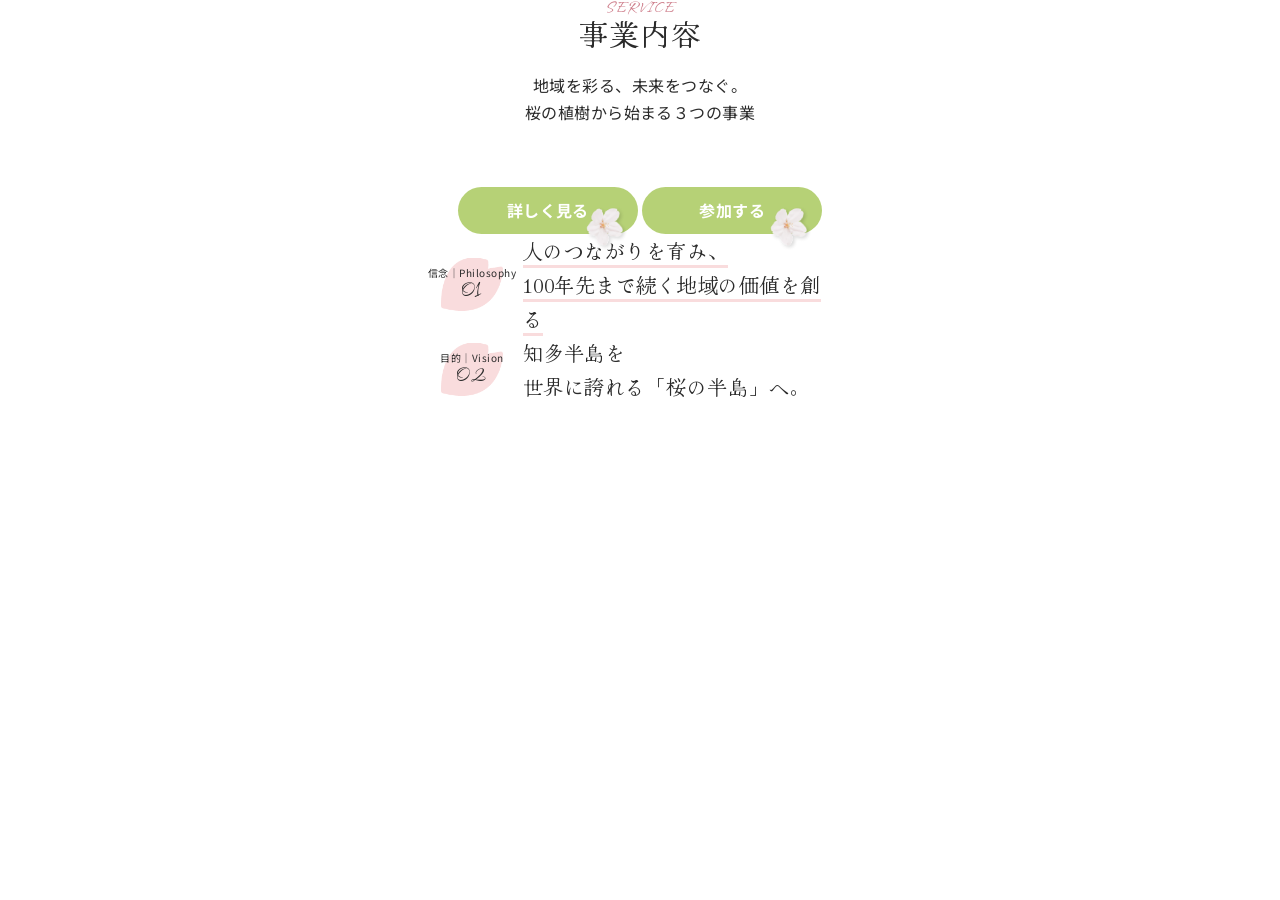
==== index.html @ 79d57e67 "背景/ベースの設定" ====
<!doctype html>
<html lang="ja">
  <head>
    <meta charset="UTF-8" />
    <meta name="viewport" content="width=device-width, initial-scale=1.0" />
    <title>
      一般社団法人
      心晴塾｜知多半島を桜の半島へ。地域活性化・環境・教育プロジェクト
    </title>
    <meta
      name="description"
      content="一般社団法人 心晴塾は、知多半島に10年で1万本の桜を植樹し、観光資源の創出、地域経済の活性化、次世代教育を推進しています。桜オーナー制度やeスポーツを通じた多世代交流など、持続可能な地域づくりを共創するパートナー・スポンサーを募集中です。" />

    <!-- Googleフォント -->
    <link rel="preconnect" href="https://fonts.googleapis.com" />
    <link rel="preconnect" href="https://fonts.gstatic.com" crossorigin />
    <link
      href="https://fonts.googleapis.com/css2?family=Hina+Mincho&family=Noto+Sans+JP:wght@100..900&family=Sassy+Frass&family=Vujahday+Script&display=swap"
      rel="stylesheet" />

    <!-- css -->
    <link rel="stylesheet" href="main.css" />
  </head>
  <body>
    <div class="petals">
      <!-- 画面左 -->
      <div class="petal" style="left: 5%; animation-duration: 13s;  animation-delay: 0s;   width: 30px; height: 30px;"></div>
      <div class="petal" style="left: 10%; animation-duration: 13s;  animation-delay: 6s;   width: 50px; height: 50px;"></div>
      <div class="petal" style="left: 25%; animation-duration: 13s;  animation-delay: 2.5s;   width: 36px; height: 36px;"></div>
      <div class="petal" style="left: 20%; animation-duration: 13s;  animation-delay: 10s;   width: 40px; height: 40px;"></div>
      <!-- 画面右 -->
      <div class="petal" style="left: 70%; animation-duration: 13s;  animation-delay: 6s;   width: 32px; height: 32px;"></div>
      <div class="petal" style="left: 82%; animation-duration: 13s; animation-delay: 1s; width: 40px; height: 40px;"></div>
      <div class="petal" style="left: 94%;  animation-duration: 13s; animation-delay: 10s; width: 34px; height: 34px;"></div>
    </div>

    <div class="body"> <!-- .body 430px固定 -->
      <div class="body__inner"> <!-- inner スクロール部分 -->
        
        <header></header>
        
        <main id="top">

          <section>
            <h2 class="section-title"><span>SERVICE</span>事業内容</h2>
            <p class="lead">地域を彩る、未来をつなぐ。<br>桜の植樹から始まる３つの事業</p>

            <a href="#" class="btn"><img src="img/haanbira-3.png" alt="花びら">詳しく見る</a>
            <a href="#" class="btn"><img src="img/haanbira-3.png" alt="花びら">参加する</a>

            <div class="wrapper">

              <div class="box-title">
                <div class="hanabira">
                  <span class="sub">信念｜Philosophy</span>
                  <span class="num">01</span>
                </div>
                <!-- spanで囲んだらボーダーつく -->
                <h3 class="box-title__main"><span>人のつながりを育み、</span><br><span>100年先まで続く地域の価値を創る</span></h3>
              </div>
              
              <div class="box-title">
                <div class="hanabira">
                  <span class="sub">目的｜Vision</span>
                  <span class="num">02</span>
                </div>
                <h3 class="box-title__main">知多半島を<br>世界に誇れる「桜の半島」へ。</h3>
              </div>

            </div>

          </section>

        </main>
        
        <footer></footer>
        <script src="https://ajax.googleapis.com/ajax/libs/jquery/3.6.0/jquery.min.js"></script>
        <script src="main.js"></script>
      </div>
    </div>

  </body>
</html>
---- main.css ----
*,
*::before,
*::after {
  box-sizing: border-box;
}

body,
h1,
h2,
h3,
h4,
p,
figure,
blockquote,
dl,
dd {
  margin: 0;
}

ul,
ol {
  list-style: none;
  padding: 0;
  margin: 0;
}

html {
  scroll-behavior: smooth;
}

body {
  min-height: 100vh;
  text-rendering: optimizeSpeed;
  line-height: 1.5;
}

a {
  text-decoration: none;
  color: inherit;
}

img,
picture {
  max-width: 100%;
  display: block;
}

input,
button,
textarea,
select {
  font: inherit;
}

.section-title {
  line-height: 1.3;
  letter-spacing: 0.03em;
  font-weight: 700;
}

.text {
  line-height: 1.7;
  letter-spacing: 0.03em;
  font-weight: 400;
}

html {
  font-size: 62.5%;
}

body {
  font-size: 1.6rem;
  font-family: "Noto Sans JP", sans-serif;
  line-height: 1.7;
  letter-spacing: 0.03em;
  color: #2B2B2B;
  overflow-x: hidden;
  -webkit-font-smoothing: antialiased;
  margin: 0;
  background-image: url(../img/background.png);
  background-size: cover;
  background-position: center;
  background-attachment: fixed;
  position: fixed;
  z-index: 0;
}
@media (max-width: 768px) {
  body {
    background-image: none;
    background-color: #FFFFFF;
  }
}

a {
  text-decoration: none;
  color: inherit;
  display: inline-block;
  transition: opacity 0.3s;
}
a:hover {
  opacity: 0.7;
}

img {
  width: 100%;
  vertical-align: bottom;
  -o-object-fit: cover;
     object-fit: cover;
}

.body {
  width: 430px;
  height: 100vh;
  position: fixed;
  top: 0;
  left: 50%;
  transform: translateX(-50%);
  text-align: center;
  background-color: #FFFFFF;
  overflow: hidden;
  z-index: 1;
}
@media (max-width: 768px) {
  .body {
    width: 100%;
  }
}
.body__inner {
  width: 100%;
  height: 100%;
  overflow-y: scroll;
}
.body__inner::-webkit-scrollbar {
  display: none;
}

.petals {
  position: fixed;
  top: 0;
  left: 0;
  width: 100%;
  height: 100%;
  z-index: 0;
  pointer-events: none;
}
@media (max-width: 768px) {
  .petals {
    display: none;
  }
}
.petals .petal {
  position: absolute;
  top: -80px;
  width: 40px;
  height: 40px;
  background-image: url(../img/haanbira-1.png);
  background-size: contain;
  background-repeat: no-repeat;
  animation: fall linear infinite;
}
.petals .petal:nth-child(2) {
  background-image: url(../img/haanbira-3.png);
}
.petals .petal:nth-child(3), .petals .petal:nth-child(5) {
  background-image: url(../img/haanbira-2.png);
}

.wrapper {
  width: 100%;
  padding-inline: 16px;
  margin-inline: auto;
}

.section-title {
  font-size: 3rem;
  text-align: center;
  font-family: "Vujahday Script", "Hina Mincho", serif;
  color: #2B2B2B;
  font-weight: 400;
  margin-bottom: 15px;
}
.section-title span {
  display: block;
  font-size: 1.4rem;
  color: #CE7E8B;
}

.lead {
  font-weight: 400;
  margin-bottom: 60px;
}

.box-title {
  display: flex;
  justify-content: center;
  align-items: center;
  gap: 20px;
}
.box-title .hanabira {
  width: 62px;
  height: 53px;
  line-height: 0.7;
  text-align: center;
  display: flex;
  flex-direction: column;
  justify-content: center;
  align-items: center;
  background-image: url(../img/hanabira-4.png);
  background-size: cover;
  background-position: center;
}
.box-title .hanabira .sub {
  font-size: 10px;
  white-space: nowrap;
}
.box-title .hanabira .num {
  font-size: 35px;
  font-family: "Sassy Frass", cursive;
}
.box-title__main {
  width: 80%;
  font-size: 2rem;
  text-align: left;
  font-family: "Hina Mincho", serif;
  font-weight: 400;
}
.box-title__main span {
  border-bottom: 3px solid #F9DCDD;
}

.btn {
  width: 180px;
  position: relative;
  text-align: center;
  font-family: "Noto Sans JP", sans-serif;
  color: #FFFFFF;
  font-weight: 700;
  background-color: #B6D176;
  border-radius: 40px;
  padding-block: 10px;
}
.btn img {
  width: 50px;
  height: 50px;
  position: absolute;
  right: 5px;
  bottom: -20px;
}

.text {
  font-size: 1.6rem;
}

@keyframes fall {
  0% {
    transform: translateX(0) rotate(0deg);
    opacity: 1;
    top: -80px;
  }
  80% {
    opacity: 1;
  }
  100% {
    transform: translateX(60px) rotate(720deg);
    opacity: 0;
    top: 100vh;
  }
}/*# sourceMappingURL=main.css.map */
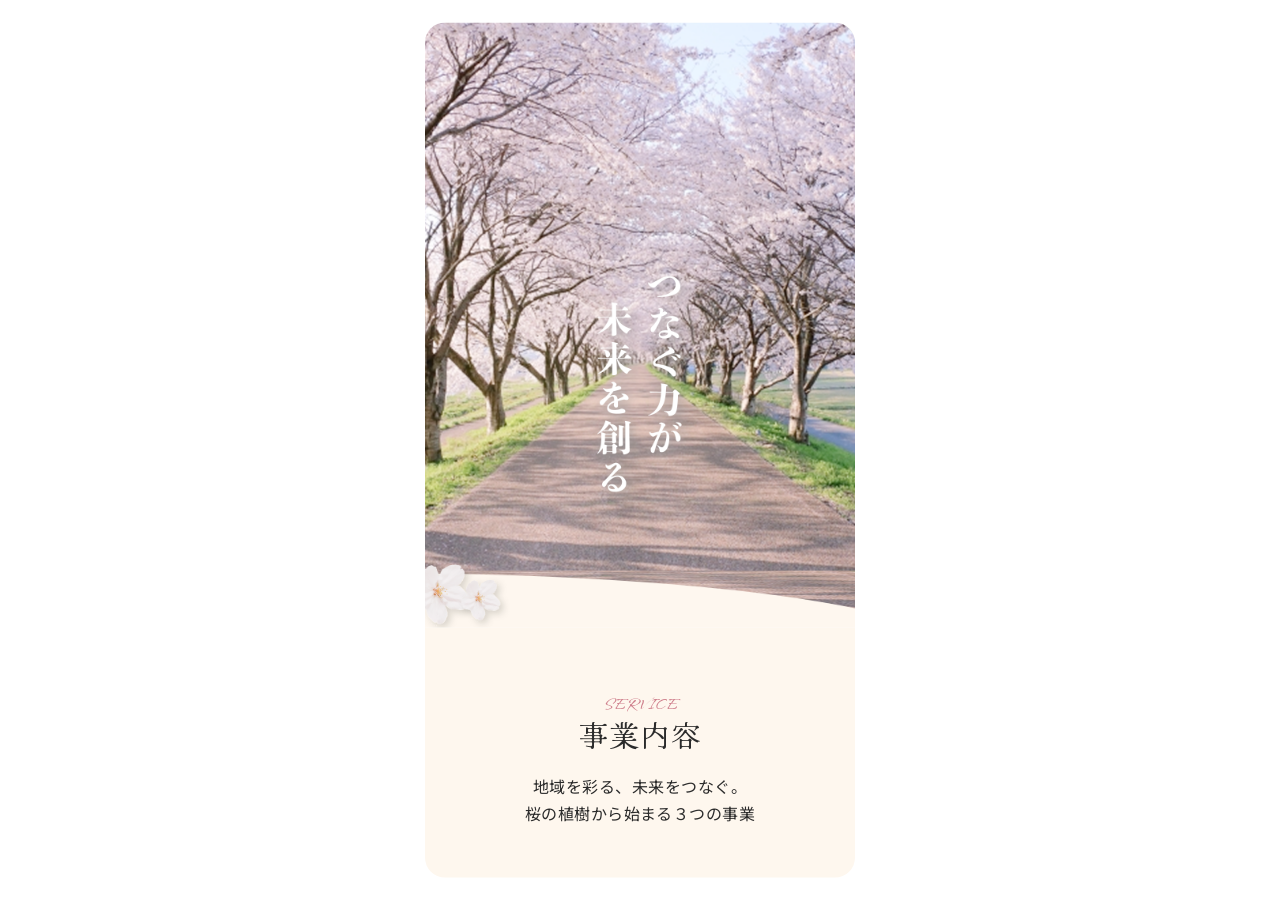
==== commit d1f02588: "top page 作成1" ====
--- a/index.html
+++ b/index.html
@@ -1,83 +1,259 @@
 <!doctype html>
 <html lang="ja">
-  <head>
-    <meta charset="UTF-8" />
-    <meta name="viewport" content="width=device-width, initial-scale=1.0" />
-    <title>
-      一般社団法人
-      心晴塾｜知多半島を桜の半島へ。地域活性化・環境・教育プロジェクト
-    </title>
-    <meta
-      name="description"
-      content="一般社団法人 心晴塾は、知多半島に10年で1万本の桜を植樹し、観光資源の創出、地域経済の活性化、次世代教育を推進しています。桜オーナー制度やeスポーツを通じた多世代交流など、持続可能な地域づくりを共創するパートナー・スポンサーを募集中です。" />
-
-    <!-- Googleフォント -->
-    <link rel="preconnect" href="https://fonts.googleapis.com" />
-    <link rel="preconnect" href="https://fonts.gstatic.com" crossorigin />
-    <link
-      href="https://fonts.googleapis.com/css2?family=Hina+Mincho&family=Noto+Sans+JP:wght@100..900&family=Sassy+Frass&family=Vujahday+Script&display=swap"
-      rel="stylesheet" />
-
-    <!-- css -->
-    <link rel="stylesheet" href="main.css" />
-  </head>
-  <body>
-    <div class="petals">
-      <!-- 画面左 -->
-      <div class="petal" style="left: 5%; animation-duration: 13s;  animation-delay: 0s;   width: 30px; height: 30px;"></div>
-      <div class="petal" style="left: 10%; animation-duration: 13s;  animation-delay: 6s;   width: 50px; height: 50px;"></div>
-      <div class="petal" style="left: 25%; animation-duration: 13s;  animation-delay: 2.5s;   width: 36px; height: 36px;"></div>
-      <div class="petal" style="left: 20%; animation-duration: 13s;  animation-delay: 10s;   width: 40px; height: 40px;"></div>
-      <!-- 画面右 -->
-      <div class="petal" style="left: 70%; animation-duration: 13s;  animation-delay: 6s;   width: 32px; height: 32px;"></div>
-      <div class="petal" style="left: 82%; animation-duration: 13s; animation-delay: 1s; width: 40px; height: 40px;"></div>
-      <div class="petal" style="left: 94%;  animation-duration: 13s; animation-delay: 10s; width: 34px; height: 34px;"></div>
-    </div>
-
-    <div class="body"> <!-- .body 430px固定 -->
-      <div class="body__inner"> <!-- inner スクロール部分 -->
-        
-        <header></header>
-        
-        <main id="top">
-
-          <section>
-            <h2 class="section-title"><span>SERVICE</span>事業内容</h2>
-            <p class="lead">地域を彩る、未来をつなぐ。<br>桜の植樹から始まる３つの事業</p>
-
-            <a href="#" class="btn"><img src="img/haanbira-3.png" alt="花びら">詳しく見る</a>
-            <a href="#" class="btn"><img src="img/haanbira-3.png" alt="花びら">参加する</a>
-
-            <div class="wrapper">
-
-              <div class="box-title">
+
+<head>
+  <meta charset="UTF-8" />
+  <meta name="viewport" content="width=device-width, initial-scale=1.0" />
+  <title>
+    一般社団法人
+    心晴塾｜知多半島を桜の半島へ。地域活性化・環境・教育プロジェクト
+  </title>
+  <meta name="description"
+    content="一般社団法人 心晴塾は、知多半島に10年で1万本の桜を植樹し、観光資源の創出、地域経済の活性化、次世代教育を推進しています。桜オーナー制度やeスポーツを通じた多世代交流など、持続可能な地域づくりを共創するパートナー・スポンサーを募集中です。" />
+
+  <!-- Googleフォント -->
+  <link rel="preconnect" href="https://fonts.googleapis.com" />
+  <link rel="preconnect" href="https://fonts.gstatic.com" crossorigin />
+  <link
+    href="https://fonts.googleapis.com/css2?family=Hina+Mincho&family=Noto+Sans+JP:wght@100..900&family=Sassy+Frass&family=Vujahday+Script&display=swap"
+    rel="stylesheet" />
+
+  <!-- css -->
+  <link rel="stylesheet" href="main.css" />
+</head>
+
+<body>
+  <div class="petals">
+    <!-- 画面左 -->
+    <div class="petal" style="left: 5%; animation-duration: 13s;  animation-delay: 0s;   width: 30px; height: 30px;">
+    </div>
+    <div class="petal" style="left: 10%; animation-duration: 13s;  animation-delay: 6s;   width: 50px; height: 50px;">
+    </div>
+    <div class="petal" style="left: 25%; animation-duration: 13s;  animation-delay: 2.5s;   width: 36px; height: 36px;">
+    </div>
+    <div class="petal" style="left: 20%; animation-duration: 13s;  animation-delay: 10s;   width: 40px; height: 40px;">
+    </div>
+    <!-- 画面右 -->
+    <div class="petal" style="left: 70%; animation-duration: 13s;  animation-delay: 6s;   width: 32px; height: 32px;">
+    </div>
+    <div class="petal" style="left: 82%; animation-duration: 13s; animation-delay: 1s; width: 40px; height: 40px;">
+    </div>
+    <div class="petal" style="left: 94%;  animation-duration: 13s; animation-delay: 10s; width: 34px; height: 34px;">
+    </div>
+  </div>
+
+  <div class="body"> <!-- .body 430px固定 -->
+    <div class="body__inner"> <!-- inner スクロール部分 -->
+
+      <header></header>
+
+      <main id="top">
+        <section id="fv">
+          <img src="img/top-fv.png" alt="fv" class="fv-bg">
+        </section>
+
+        <section id="service" class="wrapper">
+          <span class="section-title-span">SERVICE</span>
+          <h2 class="section-title">事業内容</h2>
+          <p class="text">地域を彩る、未来をつなぐ。<br>桜の植樹から始まる３つの事業</p>
+
+          <ul class="service-list">
+            <li class="item service1">
+              <a href="#sakura"><img src="img/top-service1.png" alt="service1"></a>
+            </li>
+            <li class="item service2">
+              <a href="#esports"><img src="img/top-service2.png" alt="service2"></a>
+            </li>
+            <li class="item service3">
+              <a href="#movie"><img src="img/top-service3.png" alt="service3"></a>
+            </li>
+          </ul>
+        </section>
+
+        <img src="img/top-divider1.png" alt="divider">
+
+        <div class="cta">
+          <p class="cta__title">さくらオーナーになる</p>
+          <p class="cta__text">一本の桜の木があなたの名前とともに育つ</p>
+          <div class="cta__btn">
+            <a href="#" class="btn">
+              <img src="img/haanbira-3.png" alt="花びら">
+              参加する
+            </a>
+            <a href="#" class="btn">
+              <img src="img/haanbira-3.png" alt="花びら">
+              詳しく見る
+            </a>
+          </div>
+        </div>
+
+        <img src="img/top-divider2.png" alt="">
+
+        <section id="about">
+          <span class="section-title-span">ABOUT</span>
+          <h2 class="section-title">私たちの想い</h2>
+          <p class="text">知多半島を塗り替える「意志」と「挑戦」</p>
+
+          <ul>
+            <li>
+              <img src="img/top-list1.png" alt="top-list1" class="img-left">
+              <div class="box-title wrapper">
                 <div class="hanabira">
                   <span class="sub">信念｜Philosophy</span>
                   <span class="num">01</span>
                 </div>
-                <!-- spanで囲んだらボーダーつく -->
-                <h3 class="box-title__main"><span>人のつながりを育み、</span><br><span>100年先まで続く地域の価値を創る</span></h3>
-              </div>
-              
-              <div class="box-title">
+                <h2 class="box-title__main">何を目指し、どう変えるのか</h2>
+              </div>
+              <div class="button wrapper">
+                <a href="#" class="btn-detail">詳しく見る ></a>
+              </div>
+            </li>
+
+            <li>
+              <img src="img/top-list2.png" alt="top-list1" class="img-right">
+              <div class="box-title wrapper">
                 <div class="hanabira">
-                  <span class="sub">目的｜Vision</span>
+                  <span class="sub">信念｜Philosophy</span>
                   <span class="num">02</span>
                 </div>
-                <h3 class="box-title__main">知多半島を<br>世界に誇れる「桜の半島」へ。</h3>
-              </div>
-
+                <h2 class="box-title__main">何を目指し、どう変えるのか</h2>
+              </div>
+              <div class="button wrapper">
+                <a href="#" class="btn-detail">詳しく見る ></a>
+              </div>
+            </li>
+
+            <li>
+              <img src="img/top-list3.png" alt="top-list1" class="img-left">
+              <div class="box-title wrapper">
+                <div class="hanabira">
+                  <span class="sub">信念｜Philosophy</span>
+                  <span class="num">03</span>
+                </div>
+                <h2 class="box-title__main">何を目指し、どう変えるのか</h2>
+              </div>
+              <div class="button wrapper">
+                <a href="#" class="btn-detail">詳しく見る ></a>
+              </div>
+            </li>
+          </ul>
+        </section>
+
+        <img src="img/top-divider3.png" alt="divider">
+
+        <section id="cta" class="wrapper">
+          <div class="sponsor">
+            <p>多くの企業や団体が私たちの活動を支援しています</p>
+            <img src="img/top-logos.png" alt="">
+          </div>
+          <div class="cta-box">
+            <p class="cta__title">あなたの街を変える</p>
+            <p class="cta__text">一本の桜の木があなたの名前とともに育つ</p>
+            <div class="cta__btn">
+              <a href="#" class="btn">
+                <img src="img/haanbira-3.png" alt="花びら">
+                参加する
+              </a>
+              <a href="#" class="btn">
+                <img src="img/haanbira-3.png" alt="花びら">
+                詳しく見る
+              </a>
             </div>
-
-          </section>
-
-        </main>
-        
-        <footer></footer>
-        <script src="https://ajax.googleapis.com/ajax/libs/jquery/3.6.0/jquery.min.js"></script>
-        <script src="main.js"></script>
-      </div>
-    </div>
-
-  </body>
-</html>
+          </div>
+        </section>
+        <img src="img/top-divider4.png" alt="">
+
+        <section id="news" class="wrapper">
+          <span class="section-title-span">NEWS & BLOG </span>
+          <h2 class="section-title">最新の活動</h2>
+          <p class="text">植樹、イベント、教育の現場から</p>
+
+          <div class="news-container">
+            <div class="news-list">
+              <article class="news-item">
+                <a href="#" class="news-link">
+                  <div class="news-content">
+                    <div class="news-header">
+                      <span class="sakura-icon"></span>
+                      <h3 class="news-title">春の桜植樹イベント開催</h3>
+                    </div>
+                    <p class="news-category">#桜プロジェクト</p>
+                  </div>
+                  <div class="arrow-icon"></div>
+                </a>
+              </article>
+
+              <article class="news-item">
+                <a href="#" class="news-link">
+                  <div class="news-content">
+                    <div class="news-header">
+                      <span class="sakura-icon"></span>
+                      <h3 class="news-title">春の桜植樹イベント開催</h3>
+                    </div>
+                    <p class="news-category">#桜プロジェクト</p>
+                  </div>
+                  <div class="arrow-icon"></div>
+                </a>
+              </article>
+
+              <article class="news-item">
+                <a href="#" class="news-link">
+                  <div class="news-content">
+                    <div class="news-header">
+                      <span class="sakura-icon"></span>
+                      <h3 class="news-title">春の桜植樹イベント開催</h3>
+                    </div>
+                    <p class="news-category">#桜プロジェクト</p>
+                  </div>
+                  <div class="arrow-icon"></div>
+                </a>
+              </article>
+
+              <article class="news-item">
+                <a href="#" class="news-link">
+                  <div class="news-content">
+                    <div class="news-header">
+                      <span class="sakura-icon"></span>
+                      <h3 class="news-title">春の桜植樹イベント開催</h3>
+                    </div>
+                    <p class="news-category">#桜プロジェクト</p>
+                  </div>
+                  <div class="arrow-icon"></div>
+                </a>
+              </article>
+            </div>
+          </div>
+
+          <div class="insta-container">
+            <div class="dummy-imsta">
+              <img src="img/top-insta-dummy.png" alt="">
+            </div>
+          </div>
+        </section>
+
+        <img src="img/top-divider5.png" alt="">
+
+        <section class="contact">
+          <div class="wrapper">
+              <a class="flex">
+                  <div class="left">
+                      <h2 class="contact-title">CONTACT</h2>
+                      <p class="contact-text">ご質問やご提案は、<br>いつでもお気軽にお送りください。</p>
+                  </div>
+                  <div class="right">
+                      <img src="img/arrow.png" alt="矢印" class="arrow">
+                  </div>
+              </a>
+          </div>
+      </section>
+      </main>
+
+      <footer></footer>
+      <script src="https://ajax.googleapis.com/ajax/libs/jquery/3.6.0/jquery.min.js"></script>
+      <script src="main.js"></script>
+    </div>
+  </div>
+
+</body>
+
+</html>
--- a/main.css
+++ b/main.css
@@ -1,3 +1,4 @@
+@charset "UTF-8";
 *,
 *::before,
 *::after {
@@ -104,18 +105,18 @@
 img {
   width: 100%;
   vertical-align: bottom;
-  -o-object-fit: cover;
-     object-fit: cover;
+  object-fit: cover;
 }
 
 .body {
   width: 430px;
-  height: 100vh;
+  height: 95vh;
   position: fixed;
-  top: 0;
+  top: 50%;
   left: 50%;
-  transform: translateX(-50%);
+  transform: translate(-50%, -50%);
   text-align: center;
+  border-radius: 20px;
   background-color: #FFFFFF;
   overflow: hidden;
   z-index: 1;
@@ -123,12 +124,17 @@
 @media (max-width: 768px) {
   .body {
     width: 100%;
+    height: 100vh;
+    top: 0;
+    transform: translate(-50%, 0);
+    border-radius: 0;
   }
 }
 .body__inner {
   width: 100%;
   height: 100%;
   overflow-y: scroll;
+  scroll-behavior: auto;
 }
 .body__inner::-webkit-scrollbar {
   display: none;
@@ -195,6 +201,7 @@
   justify-content: center;
   align-items: center;
   gap: 20px;
+  margin-bottom: 30px;
 }
 .box-title .hanabira {
   width: 62px;
@@ -265,4 +272,795 @@
     opacity: 0;
     top: 100vh;
   }
+}
+#top .section-title-span {
+  color: #CE7E8B;
+  font-family: "Vujahday Script", "Hina Mincho", serif;
+}
+#top #service {
+  background-color: #FEF7EE;
+  padding-block: 64px 20px;
+  display: flex;
+  flex-direction: column;
+  align-items: center;
+}
+#top #service .service-list {
+  position: relative;
+  width: 100%;
+  height: 550px;
+}
+#top #service .service-list .item {
+  position: absolute;
+}
+#top #service .service-list .item.service1 {
+  top: 48px;
+  left: 2%;
+  z-index: 1;
+  width: 272px;
+}
+#top #service .service-list .item.service2 {
+  top: 190px;
+  right: -5%;
+  z-index: 2;
+  width: 232px;
+}
+#top #service .service-list .item.service3 {
+  top: 310px;
+  left: 3%;
+  z-index: 3;
+  width: 230px;
+}
+#top .cta {
+  position: relative;
+  text-align: center;
+  padding-block: 24px 39px;
+}
+#top .cta__title {
+  font-size: 2.2rem;
+  color: #CE7E8B;
+  font-family: "Hina Mincho", serif;
+  margin-bottom: 10px;
+}
+#top .cta__text {
+  font-weight: 300;
+  margin-bottom: 30px;
+}
+#top .cta__img {
+  width: 100%;
+  position: absolute;
+  left: 0;
+  bottom: -64px;
+}
+#top #about {
+  background-color: #FEF7EE;
+  padding-block: 64px 20px;
+}
+#top #about ul {
+  padding-top: 64px;
+}
+#top #about ul li img {
+  padding-bottom: 20px;
+}
+#top #about ul li .img-left {
+  padding-right: 48px;
+}
+#top #about ul li .img-right {
+  padding-left: 16px;
+}
+#top #about ul li .box-title {
+  width: 400px;
+  margin-bottom: 16px;
+}
+#top #about ul li .button {
+  display: flex;
+  justify-content: flex-start;
+  padding-bottom: 64px;
+}
+#top #about ul li .btn-detail {
+  display: inline-block;
+  padding: 4px 24px;
+  border: 1px solid #2B2B2B;
+  border-radius: 8px;
+  color: #2B2B2B;
+  text-decoration: none;
+  font-size: 1.4rem;
+  background-color: transparent;
+  transition: all 0.3s;
+}
+#top #about ul li .btn-detail:hover {
+  background-color: #CE7E8B;
+  color: #FFFFFF;
+  border: 1px solid #CE7E8B;
+}
+#top #cta {
+  padding-bottom: 40px;
+}
+#top #cta .sponsor {
+  padding-block: 32px;
+}
+#top #cta .sponsor p {
+  font-size: 1.6rem;
+  font-family: "Vujahday Script", "Hina Mincho", serif;
+}
+#top #cta .cta-box {
+  position: relative;
+  text-align: center;
+  padding-block: 24px 39px;
+  background-color: #FEF7EE;
+  border-radius: 10px;
+  position: relative;
+}
+#top #cta .cta-box:before {
+  content: "";
+  width: 398px;
+  height: 210px;
+  background-color: transparent;
+  border: 0.7px solid #2B2B2B;
+  border-radius: 10px;
+  position: absolute;
+  top: -5px;
+  left: -5px;
+}
+#top #cta .cta-box__title {
+  font-size: 2.2rem;
+  color: #CE7E8B;
+  font-family: "Hina Mincho", serif;
+  margin-bottom: 10px;
+}
+#top #cta .cta-box__text {
+  font-weight: 300;
+  margin-bottom: 30px;
+}
+#top #cta .cta-box__img {
+  width: 100%;
+  position: absolute;
+  left: 0;
+  bottom: -64px;
+}
+#top #news {
+  background-color: rgb(250, 232, 228);
+  padding-block: 64px;
+}
+#top #news .news-container {
+  margin-bottom: 60px;
+  padding-top: 60px;
+}
+#top #news .news-container .news-list {
+  display: flex;
+  flex-direction: column;
+  gap: 12px;
+}
+#top #news .news-container .news-item {
+  background: #FFFFFF;
+  border-radius: 12px;
+  box-shadow: 0 2px 8px rgba(0, 0, 0, 0.05);
+  transition: transform 0.2s;
+}
+#top #news .news-container .news-item:hover {
+  transform: translateY(-2px);
+}
+#top #news .news-container .news-item .news-link {
+  display: flex;
+  align-items: center;
+  justify-content: space-between;
+  padding: 20px;
+  text-decoration: none;
+  color: #2B2B2B;
+}
+#top #news .news-container .news-item .news-header {
+  display: flex;
+  align-items: center;
+  gap: 10px;
+  margin-bottom: 4px;
+}
+#top #news .news-container .news-item .news-header .sakura-icon {
+  width: 24px;
+  height: 24px;
+  background: url("../img/top-sakura-deco.png") no-repeat center/contain;
+  flex-shrink: 0;
+}
+#top #news .news-container .news-item .news-header .news-title {
+  font-size: 2.2rem;
+  font-weight: 400;
+  font-family: "Vujahday Script", "Hina Mincho", serif;
+}
+#top #news .news-container .news-item .news-category {
+  font-size: 1rem;
+  color: #bbb;
+  margin-left: 4px;
+  text-align: left;
+}
+#top #news .news-container .news-item .arrow-icon {
+  width: 10px;
+  height: 10px;
+  border-top: 2px solid #ffb6c1;
+  border-right: 2px solid #ffb6c1;
+  transform: rotate(45deg);
+  margin-left: 10px;
+}
+#top .contact {
+  color: #FFFFFF;
+  text-align: left;
+  background-color: #FFFFFF;
+  padding-block: 64px;
+}
+#top .contact .wrapper .flex {
+  display: flex;
+  justify-content: space-between;
+  align-items: center;
+  cursor: pointer;
+  background: url(../img/contact-bg.png);
+  background-position: center;
+  background-size: cover;
+  border-radius: 20px;
+  padding: 30px;
+}
+#top .contact .wrapper .flex .left .contact-title {
+  font-size: 2.8rem;
+  font-weight: 400;
+  margin-bottom: 8px;
+}
+#top .contact .wrapper .flex .left .contact-text {
+  font-size: 1.4rem;
+  font-weight: 400;
+}
+#top .contact .wrapper .flex .right .arrow {
+  width: 50px;
+  height: 50px;
+}
+
+#about .fv {
+  position: relative;
+  background: url(../img/fv-img.png);
+  background-position: center;
+  background-size: cover;
+  padding: 100px 15px;
+}
+#about .fv .section-title {
+  color: #FFFFFF;
+}
+#about .fv .section-title span {
+  color: #FFFFFF;
+}
+#about .fv .fv-bg {
+  position: absolute;
+  left: 0;
+  bottom: 0;
+  z-index: 1;
+}
+#about .fv .hanabira {
+  position: absolute;
+}
+#about .fv .hanabira-1 {
+  width: 80px;
+  height: 80px;
+  left: 50px;
+  bottom: 10px;
+  z-index: 4;
+}
+#about .fv .hanabira-2 {
+  width: 57px;
+  height: 57px;
+  left: 80px;
+  bottom: 5px;
+  transform: rotate(15deg);
+  z-index: 3;
+}
+#about .fv .hanabira-3 {
+  width: 66px;
+  height: 66px;
+  right: 30px;
+  bottom: 30px;
+  transform: rotate(150deg);
+  z-index: 2;
+}
+#about .intro-text {
+  font-size: 1.6rem;
+}
+#about .intro-text .text {
+  padding-bottom: 40px;
+}
+#about .card-area {
+  padding-bottom: 20px;
+}
+#about .card-area .cards .card {
+  background-color: #FFFFFF;
+  border-radius: 10px;
+  border-top: 1px solid #CE7E8B;
+  padding: 10px 16px;
+  margin-bottom: 24px;
+}
+#about .card-area .cards .card__header {
+  color: #CE7E8B;
+  display: flex;
+  justify-content: space-between;
+  align-items: center;
+  margin-bottom: 24px;
+}
+#about .card-area .cards .card__header .num {
+  font-size: 2.5rem;
+  font-family: "Hina Mincho", serif;
+}
+#about .card-area .cards .card__body {
+  font-weight: 300;
+  text-align: left;
+}
+#about .card-area .cards .card__body .title {
+  font-size: 2rem;
+  font-weight: 400;
+  font-family: "Hina Mincho", serif;
+  margin-bottom: 10px;
+}
+#about .card-area .cards .card__body .lead {
+  font-weight: 300;
+  margin-bottom: 15px;
+}
+#about .card-area .cards .card__body .list {
+  list-style: disc;
+  list-style-position: inside;
+  margin-bottom: 10px;
+}
+#about #mission {
+  background-color: #FEF7EE;
+  padding-block: 64px 20px;
+}
+#about #mission .box-title__main {
+  font-size: 1.85rem;
+}
+#about #vision {
+  background: linear-gradient(to bottom, #FFFFFF 0%, #FAE8E4 90%, #FAE8E4 100%);
+  padding-top: 64px;
+  display: flex;
+  flex-direction: column;
+  align-items: center;
+}
+#about #vision .intro-text {
+  padding-bottom: 24px;
+}
+#about #vision .card-area h3 {
+  font-size: 2.4rem;
+  text-align: left;
+  padding-bottom: 24px;
+  margin-bottom: 0;
+}
+#about #vision .card-area .description {
+  text-align: left;
+  padding-bottom: 24px;
+}
+#about #value {
+  padding-block: 64px 20px;
+  display: flex;
+  flex-direction: column;
+  align-items: center;
+}
+#about #value .text {
+  font-size: 1.5rem;
+}
+#about #message {
+  padding-block: 64px 40px;
+  display: flex;
+  flex-direction: column;
+  align-items: center;
+}
+#about #message .intro-text {
+  max-width: 350px;
+}
+#about #company {
+  padding-block: 64px 40px;
+}
+#about #company .profile-list {
+  border-top: 1px solid #f6f6f6;
+}
+#about #company .profile-list .profile-item {
+  display: flex;
+  padding: 24px 0;
+  border-bottom: 1px solid #f6f6f6;
+  align-items: flex-start;
+}
+#about #company .profile-list .profile-item dt {
+  width: 30%;
+  color: #CE7E8B;
+  text-align: left;
+  flex-shrink: 0;
+}
+#about #company .profile-list .profile-item dd {
+  flex-grow: 1;
+  color: #2B2B2B;
+  line-height: 1.6;
+  text-align: left;
+  margin: 0;
+}
+#about #company .profile-list .profile-item dd a {
+  text-decoration: none;
+  color: inherit;
+}
+#about #company .profile-list .profile-item dd a:hover {
+  text-decoration: underline;
+}
+#about #company .profile-list .profile-item dd ul {
+  list-style: none;
+  padding: 0;
+}
+#about #company .profile-list .profile-item dd ul li {
+  position: relative;
+  padding-left: 1.2em;
+  padding-right: 1rem;
+  margin-bottom: 0.5em;
+}
+#about #company .profile-list .profile-item dd ul li::before {
+  content: "・";
+  position: absolute;
+  left: 0;
+}
+#about .contact {
+  color: #FFFFFF;
+  text-align: left;
+  background-color: #FFFFFF;
+  padding-block: 64px;
+}
+#about .contact .wrapper .flex {
+  display: flex;
+  justify-content: space-between;
+  align-items: center;
+  cursor: pointer;
+  background: url(../img/contact-bg.png);
+  background-position: center;
+  background-size: cover;
+  border-radius: 20px;
+  padding: 30px;
+}
+#about .contact .wrapper .flex .left .contact-title {
+  font-size: 2.8rem;
+  font-weight: 400;
+  margin-bottom: 8px;
+}
+#about .contact .wrapper .flex .left .contact-text {
+  font-size: 1.4rem;
+  font-weight: 400;
+}
+#about .contact .wrapper .flex .right .arrow {
+  width: 50px;
+  height: 50px;
+}
+
+#service .fv {
+  position: relative;
+  background: url(../img/fv-img.png);
+  background-position: center;
+  background-size: cover;
+  padding: 100px 15px;
+  margin-bottom: 60px;
+}
+#service .fv .section-title {
+  color: #FFFFFF;
+}
+#service .fv .section-title span {
+  color: #FFFFFF;
+}
+#service .fv .fv-bg {
+  position: absolute;
+  left: 0;
+  bottom: 0;
+  z-index: 1;
+}
+#service .fv .hanabira {
+  position: absolute;
+}
+#service .fv .hanabira-1 {
+  width: 80px;
+  height: 80px;
+  left: 50px;
+  bottom: 10px;
+  z-index: 4;
+}
+#service .fv .hanabira-2 {
+  width: 57px;
+  height: 57px;
+  left: 80px;
+  bottom: 5px;
+  transform: rotate(15deg);
+  z-index: 3;
+}
+#service .fv .hanabira-3 {
+  width: 66px;
+  height: 66px;
+  right: 30px;
+  bottom: 30px;
+  transform: rotate(150deg);
+  z-index: 2;
+}
+#service .reason {
+  position: relative;
+  margin-bottom: 30px;
+}
+#service .reason__title {
+  font-size: 2.7rem;
+}
+#service .reason__list {
+  width: 100%;
+  height: 250px;
+  position: relative;
+}
+#service .reason__list .item {
+  width: 170px;
+  position: absolute;
+}
+#service .reason__list .item:nth-child(1) {
+  top: 0;
+  left: 0;
+  z-index: 3;
+}
+#service .reason__list .item:nth-child(2) {
+  top: 30px;
+  left: 50%;
+  transform: translateX(-50%);
+  z-index: 2;
+}
+#service .reason__list .item:nth-child(3) {
+  top: 10px;
+  right: 0;
+  z-index: 1;
+}
+#service .reason .white-bg {
+  width: 100%;
+  position: absolute;
+  left: 0;
+  bottom: -30px;
+}
+#service .detail {
+  text-align: left;
+  background-color: #FEF7EE;
+  padding: 64px 0px;
+}
+#service .detail__text {
+  font-weight: 300;
+  margin-bottom: 16px;
+}
+#service .detail__img {
+  margin-bottom: 70px;
+}
+#service .detail__content {
+  margin-bottom: 70px;
+}
+#service .detail__content .text {
+  font-weight: 300;
+}
+#service .detail .title-h3 {
+  position: relative;
+  font-size: 2.4rem;
+  font-family: "Vujahday Script", "Hina Mincho", serif;
+  font-weight: 400;
+  padding-left: 16px;
+  margin-bottom: 16px;
+}
+#service .detail .title-h3::after {
+  height: 100%;
+  content: "";
+  position: absolute;
+  top: 0;
+  left: 0;
+  border-left: 3px solid #CE7E8B;
+}
+#service .detail__card-area {
+  margin-bottom: 70px;
+}
+#service .detail__card-area .cards {
+  padding-inline: 15px;
+}
+#service .detail__card-area .cards .card {
+  background-color: #FFFFFF;
+  border-radius: 10px;
+  border-top: 1px solid #CE7E8B;
+  padding: 10px 20px;
+  margin-bottom: 24px;
+}
+#service .detail__card-area .cards .card__header {
+  color: #CE7E8B;
+  display: flex;
+  justify-content: space-between;
+  align-items: center;
+  margin-bottom: 24px;
+}
+#service .detail__card-area .cards .card__header .num {
+  font-size: 2.5rem;
+  font-family: "Hina Mincho", serif;
+}
+#service .detail__card-area .cards .card__body {
+  font-weight: 300;
+}
+#service .detail__card-area .cards .card__body .title {
+  font-size: 2rem;
+  font-weight: 400;
+  font-family: "Hina Mincho", serif;
+  margin-bottom: 10px;
+}
+#service .detail__card-area .cards .card__body .lead {
+  font-weight: 300;
+  margin-bottom: 15px;
+}
+#service .detail__card-area .cards .card__body .list {
+  list-style: disc;
+  list-style-position: inside;
+  margin-bottom: 10px;
+}
+#service .detail .cta {
+  position: relative;
+  text-align: center;
+  background: #FEF7EE;
+  padding-bottom: 39px;
+}
+#service .detail .cta__title {
+  font-size: 2.2rem;
+  color: #CE7E8B;
+  font-family: "Hina Mincho", serif;
+  margin-bottom: 10px;
+}
+#service .detail .cta__text {
+  font-weight: 300;
+  margin-bottom: 30px;
+}
+#service .detail .cta__img {
+  width: 100%;
+  position: absolute;
+  left: 0;
+  bottom: -64px;
+}
+#service #sakura .card-section-sakura {
+  height: 450vh;
+  position: relative;
+}
+#service #sakura .card-section-sakura .box {
+  height: 80vh;
+  position: sticky;
+  top: 60px;
+}
+#service #sakura .card-section-sakura .box .cards {
+  height: 100%;
+  position: relative;
+}
+#service #sakura .card-section-sakura .box .cards .card {
+  width: 93%;
+  position: absolute;
+  top: 0;
+  left: 50%;
+  opacity: 0;
+  transform: translateX(-50%) translateY(40px);
+  transition: 0.7s ease;
+  margin: 0 auto;
+}
+#service #sakura .card-section-sakura .box .cards .card.active {
+  opacity: 1;
+  transform: translateX(-50%) translateY(0);
+}
+#service #sakura .card-section-sakura .box .card-nav {
+  position: absolute;
+  right: -10px;
+  top: 50%;
+  transform: translateY(-50%);
+  display: flex;
+  flex-direction: column;
+  gap: 12px;
+  z-index: 10;
+}
+#service #sakura .card-section-sakura .box .card-nav__dot {
+  width: 10px;
+  height: 10px;
+  border-radius: 50%;
+  background-color: #CE7E8B;
+  opacity: 0.3;
+  transition: all 0.3s ease;
+}
+#service #sakura .card-section-sakura .box .card-nav__dot.active {
+  opacity: 1;
+  width: 20px;
+  height: 20px;
+  border-radius: 0;
+  background: url("../img/card-point.png") center/contain no-repeat;
+  background-color: transparent;
+}
+#service #movie {
+  position: relative;
+  background-color: #FFFFFF;
+}
+#service #movie .card {
+  background-color: rgba(250, 232, 228, 0.3);
+}
+#service #movie .white-bg {
+  width: 100%;
+  position: absolute;
+  left: 0;
+  bottom: 0;
+}
+#service #esports {
+  position: relative;
+}
+#service #esports .card-section-esports {
+  height: 250vh;
+  position: relative;
+}
+#service #esports .card-section-esports .box {
+  height: 70vh;
+  position: sticky;
+  top: 60px;
+}
+#service #esports .card-section-esports .box .cards {
+  height: 100%;
+  position: relative;
+}
+#service #esports .card-section-esports .box .cards .card {
+  width: 93%;
+  position: absolute;
+  top: 0;
+  left: 50%;
+  opacity: 0;
+  transform: translateX(-50%) translateY(40px);
+  transition: 0.7s ease;
+  margin: 0 auto;
+}
+#service #esports .card-section-esports .box .cards .card.active {
+  opacity: 1;
+  transform: translateX(-50%) translateY(0);
+}
+#service #esports .card-section-esports .box .card-nav {
+  position: absolute;
+  right: -10px;
+  top: 50%;
+  transform: translateY(-50%);
+  display: flex;
+  flex-direction: column;
+  gap: 12px;
+  z-index: 10;
+}
+#service #esports .card-section-esports .box .card-nav__dot {
+  width: 10px;
+  height: 10px;
+  border-radius: 50%;
+  background-color: #CE7E8B;
+  opacity: 0.3;
+  transition: all 0.3s ease;
+}
+#service #esports .card-section-esports .box .card-nav__dot.active {
+  opacity: 1;
+  width: 20px;
+  height: 20px;
+  border-radius: 0;
+  background: url("../img/card-point.png") center/contain no-repeat;
+  background-color: transparent;
+}
+#service #esports .white-bg {
+  width: 100%;
+  position: absolute;
+  left: 0;
+  bottom: -35px;
+  transform: rotate(180deg);
+}
+#service .contact {
+  color: #FFFFFF;
+  text-align: left;
+  background-color: #FFFFFF;
+  padding-block: 64px;
+}
+#service .contact .wrapper .flex {
+  display: flex;
+  justify-content: space-between;
+  align-items: center;
+  cursor: pointer;
+  background: url(../img/contact-bg.png);
+  background-position: center;
+  background-size: cover;
+  border-radius: 20px;
+  padding: 30px;
+}
+#service .contact .wrapper .flex .left .contact-title {
+  font-size: 2.8rem;
+  font-weight: 400;
+  margin-bottom: 8px;
+}
+#service .contact .wrapper .flex .left .contact-text {
+  font-size: 1.4rem;
+  font-weight: 400;
+}
+#service .contact .wrapper .flex .right .arrow {
+  width: 50px;
+  height: 50px;
 }/*# sourceMappingURL=main.css.map */
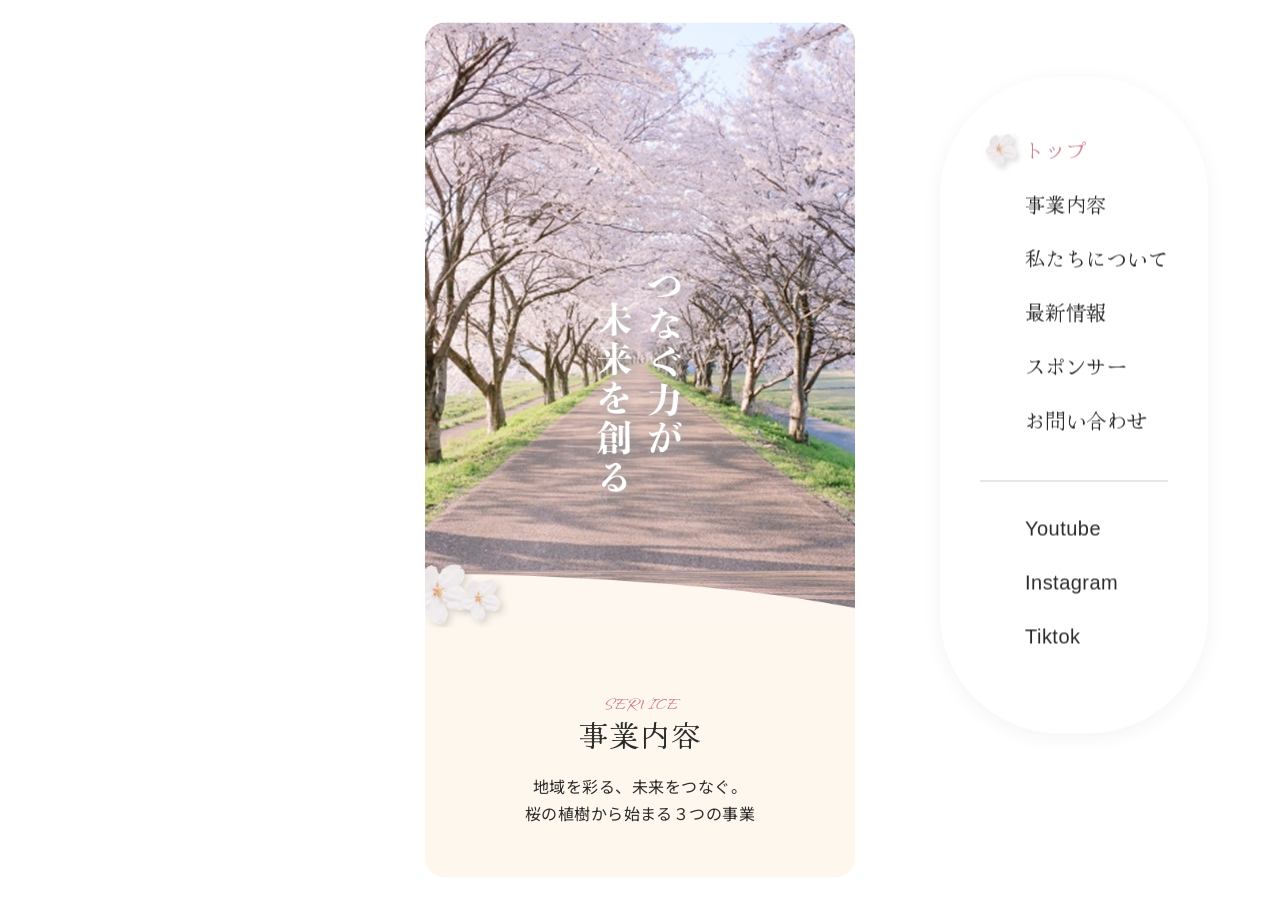
==== commit 67d2838f: "footer/header 作成1" ====
--- a/index.html
+++ b/index.html
@@ -15,14 +15,82 @@
   <link rel="preconnect" href="https://fonts.googleapis.com" />
   <link rel="preconnect" href="https://fonts.gstatic.com" crossorigin />
   <link
-    href="https://fonts.googleapis.com/css2?family=Hina+Mincho&family=Noto+Sans+JP:wght@100..900&family=Sassy+Frass&family=Vujahday+Script&display=swap"
-    rel="stylesheet" />
+  href="https://fonts.googleapis.com/css2?family=Hina+Mincho&family=Noto+Sans+JP:wght@100..900&family=Old+Standard+TT:ital,wght@0,400;0,700;1,400&family=Sassy+Frass&family=Vujahday+Script&display=swap"
+  rel="stylesheet" />
 
   <!-- css -->
   <link rel="stylesheet" href="main.css" />
 </head>
 
 <body>
+  <aside class="side-menu">
+    <div class="side-menu__inner">
+      <nav class="side-menu__nav">
+        <ul class="side-menu__list">
+          <li class="is-active">
+            <a href="index.html">
+              <img src="img/header-deco.png" alt="" class="sakura-icon">
+              トップ
+            </a>
+          </li>
+          <li>
+            <a href="service.html">
+              <img src="img/header-deco.png" alt="" class="sakura-icon">
+              事業内容
+            </a>
+          </li>
+          <li>
+            <a href="about.html">
+              <img src="img/header-deco.png" alt="" class="sakura-icon">
+              私たちについて
+            </a>
+          </li>
+          <li>
+            <a href="blog.html">
+              <img src="img/header-deco.png" alt="" class="sakura-icon">
+              最新情報
+            </a>
+          </li>
+          <li>
+            <a href="sponsor.html">
+              <img src="img/header-deco.png" alt="" class="sakura-icon">
+              スポンサー
+            </a>
+          </li>
+          <li>
+            <a href="contact.html">
+              <img src="img/header-deco.png" alt="" class="sakura-icon">
+              お問い合わせ
+            </a>
+          </li>
+        </ul>
+      </nav>
+
+      <nav class="side-menu__sub">
+        <ul class="side-menu__list">
+          <li>
+            <a href="#" target="_blank">
+              <img src="img/header-deco.png" alt="" class="sakura-icon">
+              Youtube
+            </a>
+          </li>
+          <li>
+            <a href="#" target="_blank">
+              <img src="img/header-deco.png" alt="" class="sakura-icon">
+              Instagram
+            </a>
+          </li>
+          <li>
+            <a href="#" target="_blank">
+              <img src="img/header-deco.png" alt="" class="sakura-icon">
+              Tiktok
+            </a>
+          </li>
+        </ul>
+      </nav>
+    </div>
+  </aside>
+
   <div class="petals">
     <!-- 画面左 -->
     <div class="petal" style="left: 5%; animation-duration: 13s;  animation-delay: 0s;   width: 30px; height: 30px;">
@@ -235,20 +303,61 @@
 
         <section class="contact">
           <div class="wrapper">
-              <a class="flex">
-                  <div class="left">
-                      <h2 class="contact-title">CONTACT</h2>
-                      <p class="contact-text">ご質問やご提案は、<br>いつでもお気軽にお送りください。</p>
-                  </div>
-                  <div class="right">
-                      <img src="img/arrow.png" alt="矢印" class="arrow">
-                  </div>
-              </a>
-          </div>
-      </section>
+            <a class="flex">
+              <div class="left">
+                <h2 class="contact-title">CONTACT</h2>
+                <p class="contact-text">ご質問やご提案は、<br>いつでもお気軽にお送りください。</p>
+              </div>
+              <div class="right">
+                <img src="img/arrow.png" alt="矢印" class="arrow">
+              </div>
+            </a>
+          </div>
+          <img src="img/top-sakura-deco2.png" alt="sakura-deco" class="before-footer-deco">
+        </section>
+
       </main>
 
-      <footer></footer>
+      <footer>
+        <div class="footer__inner wrapper">
+          <div class="footer__content">
+            <div class="footer__info">
+              <h2 class="footer__logo">心晴塾</h2>
+              <div class="footer__contact">
+                <p class="footer__tel"><a href="tel:080-9496-3177">080-9496-3177</a></p>
+                <p class="footer__email"><a href="mailto:yamanaka.shokupan@gmail.com">yamanaka.shokupan@gmail.com</a>
+                </p>
+              </div>
+              <ul class="footer__sns">
+                <li><a href="#" target="_blank"><img src="img/footer-icon-fv.png" alt="Facebook"></a></li>
+                <li><a href="#" target="_blank"><img src="img/footer-icon-ig.png" alt="Instagram"></a></li>
+                <li><a href="#" target="_blank"><img src="img/footer-icon-x.png" alt="X"></a></li>
+                <li><a href="#" target="_blank"><img src="img/footer-icon-yt.png" alt="YouTube"></a></li>
+              </ul>
+            </div>
+
+            <nav class="footer__nav">
+              <ul class="footer__menu">
+                <li><a href="service.html">トップ</a></li>
+                <li><a href="service.html">事業内容</a></li>
+                <li><a href="about.html">私たちについて</a></li>
+                <li><a href="blog.html">最新情報</a></li>
+                <li><a href="sponsor.html">スポンサー</a></li>
+                <li><a href="contact.html">お問い合わせ</a></li>
+              </ul>
+            </nav>
+          </div>
+
+          <div class="footer__bottom">
+            <hr class="footer__line">
+            <p class="footer__copyright">&copy; 2026年 心晴塾</p>
+            <ul class="footer__sub-links">
+              <li><a href="#">利用規約</a></li>
+              <li><a href="#">プライバシーポリシー</a></li>
+            </ul>
+          </div>
+        </div>
+      </footer>
       <script src="https://ajax.googleapis.com/ajax/libs/jquery/3.6.0/jquery.min.js"></script>
       <script src="main.js"></script>
     </div>
--- a/main.css
+++ b/main.css
@@ -273,6 +273,175 @@
     top: 100vh;
   }
 }
+.side-menu {
+  display: none;
+}
+@media (min-width: 1024px) {
+  .side-menu {
+    display: block;
+    position: fixed;
+    top: 45%;
+    transform: translateY(-50%);
+    left: calc(50% + 300px);
+    z-index: 100;
+  }
+  .side-menu__inner {
+    background: rgba(255, 255, 255, 0.4);
+    backdrop-filter: blur(10px);
+    padding: 60px 40px;
+    border-radius: 120px;
+    box-shadow: 0 4px 20px rgba(0, 0, 0, 0.05);
+  }
+  .side-menu__list {
+    list-style: none;
+    padding: 0;
+  }
+  .side-menu__list li {
+    margin-bottom: 20px;
+  }
+  .side-menu__list li a {
+    position: relative;
+    display: block;
+    padding-left: 45px;
+    text-decoration: none;
+    color: #2B2B2B;
+    font-family: "Vujahday Script", "Hina Mincho", serif;
+    font-size: 2rem;
+    transition: color 0.3s ease;
+  }
+  .side-menu__list li a .sakura-icon {
+    position: absolute;
+    left: 0;
+    top: 50%;
+    transform: translateY(-50%) translateX(-10px);
+    width: 50px;
+    height: auto;
+    opacity: 0;
+    transition: all 0.3s ease;
+    pointer-events: none;
+  }
+  .side-menu__list li a:hover {
+    color: #CE7E8B;
+  }
+  .side-menu__list li a:hover .sakura-icon {
+    opacity: 1;
+    transform: translateY(-50%) translateX(0);
+  }
+  .side-menu__list li.is-active a {
+    color: #CE7E8B;
+  }
+  .side-menu__list li.is-active a .sakura-icon {
+    opacity: 1;
+    transform: translateY(-50%) translateX(0);
+  }
+  .side-menu__sub {
+    margin-top: 40px;
+    border-top: 1px solid rgba(0, 0, 0, 0.2);
+    padding-top: 30px;
+  }
+  .side-menu__sub .side-menu__list a {
+    font-size: 2rem;
+    color: #2B2B2B;
+    font-family: "Old Standard TT", sans-serif;
+  }
+  .side-menu__sub .side-menu__list a:hover {
+    color: #CE7E8B;
+  }
+}
+
+.footer__inner {
+  padding-block: 60px;
+  color: #2B2B2B;
+  background-color: #FEF7EE;
+}
+.footer__content {
+  display: flex;
+  justify-content: space-between;
+  align-items: flex-end;
+  gap: 40px;
+  margin-bottom: 50px;
+}
+.footer__info {
+  text-align: left;
+}
+.footer__logo {
+  font-size: 3rem;
+  font-weight: 400;
+  font-family: "Vujahday Script", "Hina Mincho", serif;
+  margin-bottom: 24px;
+  display: inline-block;
+}
+.footer__contact {
+  margin-bottom: 12px;
+}
+.footer__contact a {
+  text-decoration: none;
+  color: inherit;
+  font-size: 1.2rem;
+}
+.footer__sns {
+  display: flex;
+  gap: 5px;
+  list-style: none;
+  padding: 0;
+  line-height: 1;
+}
+.footer__sns li img {
+  width: 35px;
+  height: auto;
+  transition: opacity 0.3s;
+}
+.footer__sns li img:hover {
+  opacity: 0.7;
+}
+.footer__menu {
+  text-align: left;
+  padding-top: 10px;
+}
+.footer__menu li {
+  margin-bottom: 16px;
+  line-height: 1;
+}
+.footer__menu li:last-child {
+  margin-bottom: 0;
+}
+.footer__menu li a {
+  text-decoration: none;
+  color: inherit;
+  font-size: 1.2rem;
+  transition: color 0.3s;
+  font-family: "Vujahday Script", "Hina Mincho", serif;
+}
+.footer__menu li a:hover {
+  color: #CE7E8B;
+}
+.footer__line {
+  border: none;
+  border-top: 1px solid #ccc;
+  margin-bottom: 20px;
+}
+.footer__copyright {
+  text-align: left;
+}
+.footer__bottom {
+  font-size: 0.8rem;
+  color: #666;
+}
+.footer__sub-links {
+  display: flex;
+  gap: 15px;
+  list-style: none;
+  padding: 0;
+  margin-top: 10px;
+}
+.footer__sub-links a {
+  text-decoration: none;
+  color: inherit;
+}
+.footer__sub-links a:hover {
+  text-decoration: underline;
+}
+
 #top .section-title-span {
   color: #CE7E8B;
   font-family: "Vujahday Script", "Hina Mincho", serif;
@@ -483,6 +652,7 @@
   text-align: left;
   background-color: #FFFFFF;
   padding-block: 64px;
+  position: relative;
 }
 #top .contact .wrapper .flex {
   display: flex;
@@ -508,6 +678,13 @@
   width: 50px;
   height: 50px;
 }
+#top .contact .before-footer-deco {
+  width: 150px;
+  overflow: hidden;
+  position: absolute;
+  bottom: -20%;
+  right: 0;
+}
 
 #about .fv {
   position: relative;
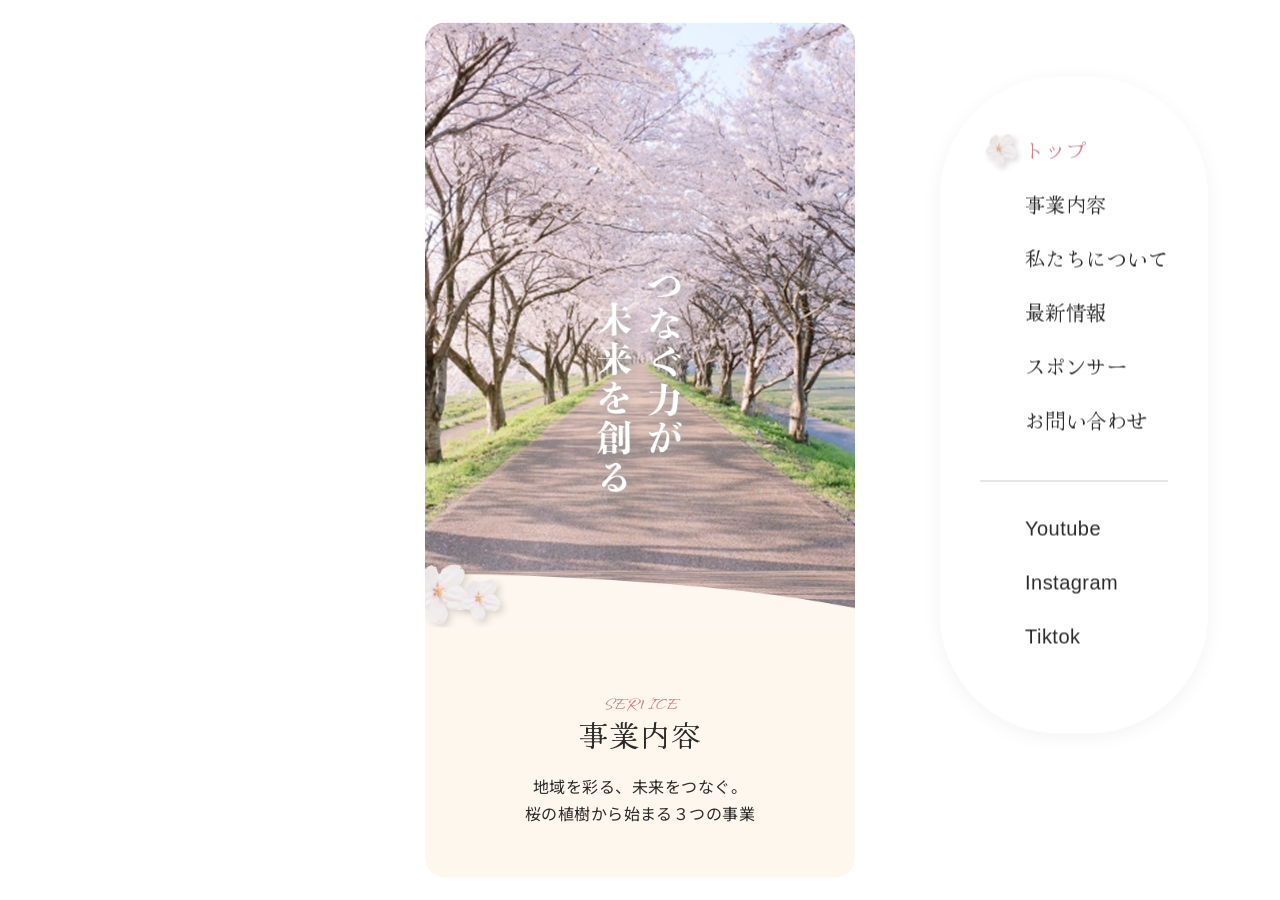
==== commit 89d12e80: "微修正" ====
--- a/index.html
+++ b/index.html
@@ -15,8 +15,8 @@
   <link rel="preconnect" href="https://fonts.googleapis.com" />
   <link rel="preconnect" href="https://fonts.gstatic.com" crossorigin />
   <link
-  href="https://fonts.googleapis.com/css2?family=Hina+Mincho&family=Noto+Sans+JP:wght@100..900&family=Old+Standard+TT:ital,wght@0,400;0,700;1,400&family=Sassy+Frass&family=Vujahday+Script&display=swap"
-  rel="stylesheet" />
+    href="https://fonts.googleapis.com/css2?family=Hina+Mincho&family=Noto+Sans+JP:wght@100..900&family=Old+Standard+TT:ital,wght@0,400;0,700;1,400&family=Sassy+Frass&family=Vujahday+Script&display=swap"
+    rel="stylesheet" />
 
   <!-- css -->
   <link rel="stylesheet" href="main.css" />
--- a/main.css
+++ b/main.css
@@ -442,6 +442,9 @@
   text-decoration: underline;
 }
 
+#top {
+  overflow-x: hidden;
+}
 #top .section-title-span {
   color: #CE7E8B;
   font-family: "Vujahday Script", "Hina Mincho", serif;
@@ -680,10 +683,10 @@
 }
 #top .contact .before-footer-deco {
   width: 150px;
-  overflow: hidden;
-  position: absolute;
-  bottom: -20%;
-  right: 0;
+  position: absolute;
+  right: -5%;
+  bottom: -30px;
+  z-index: 10;
 }
 
 #about .fv {
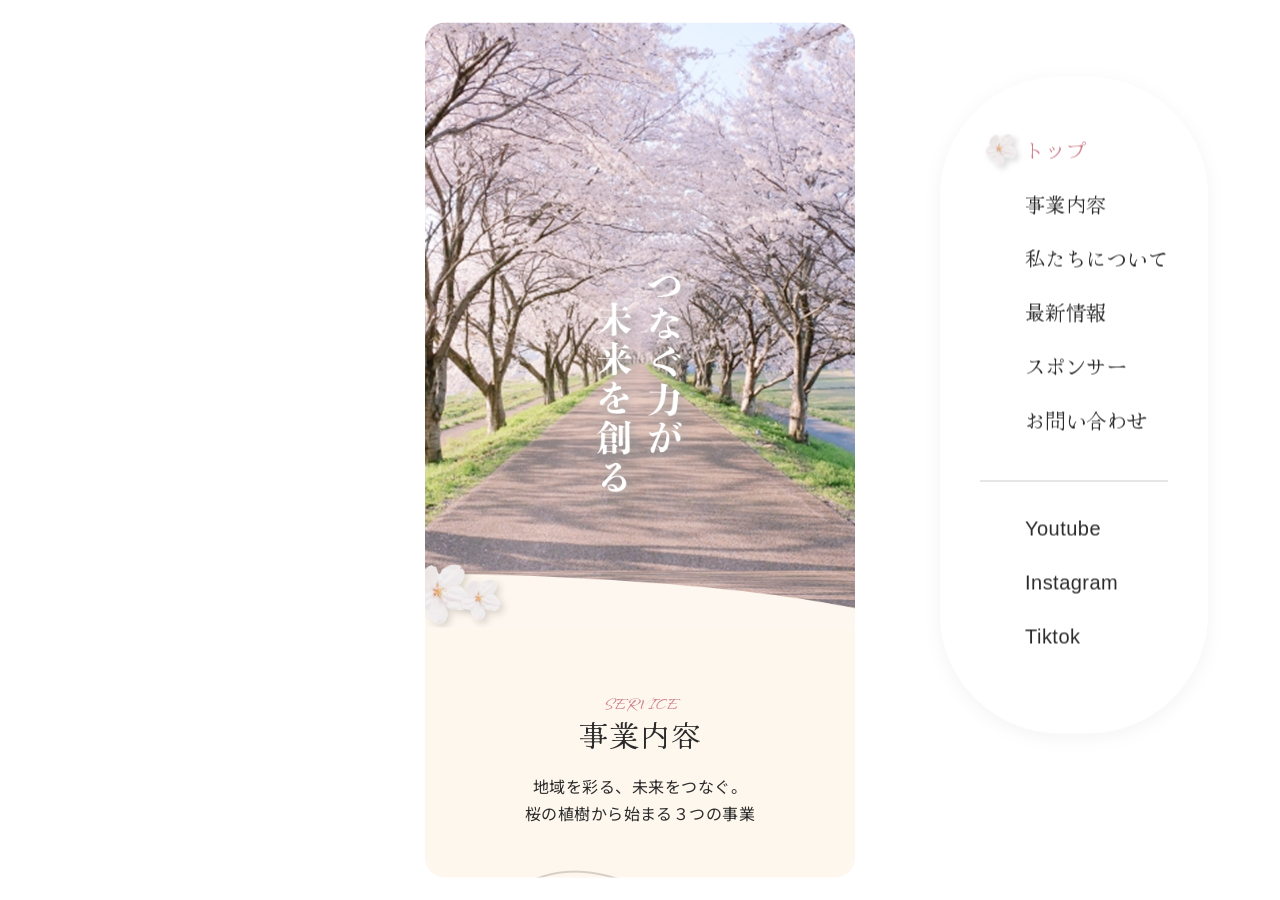
==== commit 0d89faea: "各所デザイン修正" ====
--- a/index.html
+++ b/index.html
@@ -127,13 +127,13 @@
 
           <ul class="service-list">
             <li class="item service1">
-              <a href="#sakura"><img src="img/top-service1.png" alt="service1"></a>
+              <a href="service.html#sakura"><img src="img/top-service1.png" alt="service1"></a>
             </li>
             <li class="item service2">
-              <a href="#esports"><img src="img/top-service2.png" alt="service2"></a>
+              <a href="service.html#esports"><img src="img/top-service2.png" alt="service2"></a>
             </li>
             <li class="item service3">
-              <a href="#movie"><img src="img/top-service3.png" alt="service3"></a>
+              <a href="service.html#movie"><img src="img/top-service3.png" alt="service3"></a>
             </li>
           </ul>
         </section>
@@ -173,7 +173,7 @@
                 <h2 class="box-title__main">何を目指し、どう変えるのか</h2>
               </div>
               <div class="button wrapper">
-                <a href="#" class="btn-detail">詳しく見る ></a>
+                <a href="about.html#mission" class="btn-detail">詳しく見る ></a>
               </div>
             </li>
 
@@ -181,13 +181,13 @@
               <img src="img/top-list2.png" alt="top-list1" class="img-right">
               <div class="box-title wrapper">
                 <div class="hanabira">
-                  <span class="sub">信念｜Philosophy</span>
+                  <span class="sub">未来｜Vision</span>
                   <span class="num">02</span>
                 </div>
-                <h2 class="box-title__main">何を目指し、どう変えるのか</h2>
+                <h2 class="box-title__main">知床半島を<br>世界に誇れる「桜の半島」へ。</h2>
               </div>
               <div class="button wrapper">
-                <a href="#" class="btn-detail">詳しく見る ></a>
+                <a href="about.html#vision" class="btn-detail">詳しく見る ></a>
               </div>
             </li>
 
@@ -195,13 +195,13 @@
               <img src="img/top-list3.png" alt="top-list1" class="img-left">
               <div class="box-title wrapper">
                 <div class="hanabira">
-                  <span class="sub">信念｜Philosophy</span>
+                  <span class="sub">約束｜Promise</span>
                   <span class="num">03</span>
                 </div>
-                <h2 class="box-title__main">何を目指し、どう変えるのか</h2>
+                <h2 class="box-title__main">私たちが約束すること</h2>
               </div>
               <div class="button wrapper">
-                <a href="#" class="btn-detail">詳しく見る ></a>
+                <a href="about.html#value" class="btn-detail">詳しく見る ></a>
               </div>
             </li>
           </ul>
@@ -218,11 +218,11 @@
             <p class="cta__title">あなたの街を変える</p>
             <p class="cta__text">一本の桜の木があなたの名前とともに育つ</p>
             <div class="cta__btn">
-              <a href="#" class="btn">
+              <a href="sponsor.html" class="btn">
                 <img src="img/haanbira-3.png" alt="花びら">
                 参加する
               </a>
-              <a href="#" class="btn">
+              <a href="service.html" class="btn">
                 <img src="img/haanbira-3.png" alt="花びら">
                 詳しく見る
               </a>
@@ -338,7 +338,7 @@
 
             <nav class="footer__nav">
               <ul class="footer__menu">
-                <li><a href="service.html">トップ</a></li>
+                <li><a href="index.html">トップ</a></li>
                 <li><a href="service.html">事業内容</a></li>
                 <li><a href="about.html">私たちについて</a></li>
                 <li><a href="blog.html">最新情報</a></li>
--- a/main.css
+++ b/main.css
@@ -212,7 +212,7 @@
   flex-direction: column;
   justify-content: center;
   align-items: center;
-  background-image: url(../img/hanabira-4.png);
+  background-image: url(img/hanabira-4.png);
   background-size: cover;
   background-position: center;
 }
@@ -442,9 +442,6 @@
   text-decoration: underline;
 }
 
-#top {
-  overflow-x: hidden;
-}
 #top .section-title-span {
   color: #CE7E8B;
   font-family: "Vujahday Script", "Hina Mincho", serif;
@@ -463,10 +460,11 @@
 }
 #top #service .service-list .item {
   position: absolute;
+  overflow-x: hidden;
 }
 #top #service .service-list .item.service1 {
-  top: 48px;
-  left: 2%;
+  top: 20px;
+  left: 1%;
   z-index: 1;
   width: 272px;
 }
@@ -477,7 +475,7 @@
   width: 232px;
 }
 #top #service .service-list .item.service3 {
-  top: 310px;
+  top: 350px;
   left: 3%;
   z-index: 3;
   width: 230px;
@@ -520,8 +518,11 @@
   padding-left: 16px;
 }
 #top #about ul li .box-title {
-  width: 400px;
+  width: 100%;
   margin-bottom: 16px;
+}
+#top #about ul li .box-title__main {
+  font-size: 1.8rem;
 }
 #top #about ul li .button {
   display: flex;
@@ -530,7 +531,7 @@
 }
 #top #about ul li .btn-detail {
   display: inline-block;
-  padding: 4px 24px;
+  padding: 4px 16px;
   border: 1px solid #2B2B2B;
   border-radius: 8px;
   color: #2B2B2B;
@@ -564,7 +565,7 @@
 }
 #top #cta .cta-box:before {
   content: "";
-  width: 398px;
+  width: 100%;
   height: 210px;
   background-color: transparent;
   border: 0.7px solid #2B2B2B;
@@ -589,6 +590,12 @@
   left: 0;
   bottom: -64px;
 }
+#top #cta .cta-box .btn {
+  width: 160px;
+}
+#top #cta .cta-box .btn img {
+  right: -5px;
+}
 #top #news {
   background-color: rgb(250, 232, 228);
   padding-block: 64px;
@@ -628,7 +635,7 @@
 #top #news .news-container .news-item .news-header .sakura-icon {
   width: 24px;
   height: 24px;
-  background: url("../img/top-sakura-deco.png") no-repeat center/contain;
+  background: url("img/top-sakura-deco.png") no-repeat center/contain;
   flex-shrink: 0;
 }
 #top #news .news-container .news-item .news-header .news-title {
@@ -662,7 +669,7 @@
   justify-content: space-between;
   align-items: center;
   cursor: pointer;
-  background: url(../img/contact-bg.png);
+  background: url(img/contact-bg.png);
   background-position: center;
   background-size: cover;
   border-radius: 20px;
@@ -684,9 +691,9 @@
 #top .contact .before-footer-deco {
   width: 150px;
   position: absolute;
-  right: -5%;
-  bottom: -30px;
-  z-index: 10;
+  right: 0;
+  bottom: -20%;
+  overflow-x: hidden;
 }
 
 #about .fv {
@@ -837,6 +844,9 @@
   border-bottom: 1px solid #f6f6f6;
   align-items: flex-start;
 }
+#about #company .profile-list .profile-item .email {
+  font-size: 1.4rem;
+}
 #about #company .profile-list .profile-item dt {
   width: 30%;
   color: #CE7E8B;
@@ -1243,4 +1253,174 @@
 #service .contact .wrapper .flex .right .arrow {
   width: 50px;
   height: 50px;
+}
+
+#sponsor .fv {
+  position: relative;
+  background: url(../img/fv-img.png);
+  background-position: center;
+  background-size: cover;
+  padding: 100px 15px;
+  margin-bottom: 60px;
+}
+#sponsor .fv .section-title {
+  color: #FFFFFF;
+}
+#sponsor .fv .section-title span {
+  color: #FFFFFF;
+}
+#sponsor .fv .fv-bg {
+  position: absolute;
+  left: 0;
+  bottom: 0;
+  z-index: 1;
+}
+#sponsor .fv .hanabira {
+  position: absolute;
+}
+#sponsor .fv .hanabira-1 {
+  width: 80px;
+  height: 80px;
+  left: 50px;
+  bottom: 10px;
+  z-index: 4;
+}
+#sponsor .fv .hanabira-2 {
+  width: 57px;
+  height: 57px;
+  left: 80px;
+  bottom: 5px;
+  transform: rotate(15deg);
+  z-index: 3;
+}
+#sponsor .fv .hanabira-3 {
+  width: 66px;
+  height: 66px;
+  right: 30px;
+  bottom: 30px;
+  transform: rotate(150deg);
+  z-index: 2;
+}
+#sponsor .filter-list {
+  display: flex;
+  align-items: center;
+  justify-content: center;
+  gap: 10px;
+  padding-bottom: 34px;
+}
+#sponsor .filter-list li {
+  border: 1px solid #2B2B2B;
+  border-radius: 11px;
+  padding: 4px 16px;
+  transition: 0.3s;
+  cursor: pointer;
+}
+#sponsor .filter-list li:hover, #sponsor .filter-list li.active {
+  background-color: #CE7E8B;
+  border: 1px solid #CE7E8B;
+  color: #FFFFFF;
+}
+#sponsor .sponsors {
+  display: flex;
+  justify-content: flex-start;
+  align-items: stretch;
+  gap: 20px 5%;
+  flex-wrap: wrap;
+  padding-bottom: 20px;
+}
+#sponsor .sponsors .sponsor-box {
+  background-color: rgb(250, 232, 228);
+  width: 47.5%;
+  border-radius: 10px;
+  display: flex;
+  flex-direction: column;
+  padding: 15px 20px;
+  box-sizing: border-box;
+}
+#sponsor .sponsors .sponsor-box .logo {
+  background-color: #FFFFFF;
+  border-radius: 10px;
+  width: 100%;
+  padding: 10px;
+  margin-bottom: 16px;
+  display: flex;
+  align-items: center;
+  justify-content: center;
+}
+#sponsor .sponsors .sponsor-box .info {
+  text-align: left;
+  margin-top: auto;
+}
+#sponsor .sponsors .sponsor-box .info .name {
+  font-family: "Hina Mincho", serif;
+  line-height: 1;
+  font-size: 1.6rem;
+}
+#sponsor .sponsors .sponsor-box .info .tag {
+  font-size: 1.2rem;
+  color: #666;
+}
+#sponsor .pagination {
+  margin: 60px auto;
+  text-align: center;
+}
+#sponsor .pagination .nav-links {
+  display: flex;
+  justify-content: center;
+  gap: 7px;
+}
+#sponsor .pagination .page-numbers {
+  display: flex;
+  align-items: center;
+  justify-content: center;
+  width: 40px;
+  height: 26px;
+  border-radius: 8px;
+  border: 1px solid #2B2B2B;
+  background: #FFFFFF;
+  color: #2B2B2B;
+  text-decoration: none;
+  font-family: "Hina Mincho", serif;
+  font-size: 1.2rem;
+  transition: all 0.3s ease;
+}
+#sponsor .pagination .page-numbers.current {
+  background: #CE7E8B;
+  border-color: #CE7E8B;
+  color: #FFFFFF;
+}
+#sponsor .pagination .page-numbers:hover:not(.current) {
+  background: rgba(206, 126, 139, 0.1);
+  border-color: #CE7E8B;
+  color: #CE7E8B;
+}
+#sponsor .contact {
+  color: #FFFFFF;
+  text-align: left;
+  background-color: #FFFFFF;
+  padding-block: 64px;
+}
+#sponsor .contact .wrapper .flex {
+  display: flex;
+  justify-content: space-between;
+  align-items: center;
+  cursor: pointer;
+  background: url(../img/contact-bg.png);
+  background-position: center;
+  background-size: cover;
+  border-radius: 20px;
+  padding: 30px;
+}
+#sponsor .contact .wrapper .flex .left .contact-title {
+  font-size: 2.8rem;
+  font-weight: 400;
+  margin-bottom: 8px;
+}
+#sponsor .contact .wrapper .flex .left .contact-text {
+  font-size: 1.4rem;
+  font-weight: 400;
+}
+#sponsor .contact .wrapper .flex .right .arrow {
+  width: 50px;
+  height: 50px;
 }/*# sourceMappingURL=main.css.map */
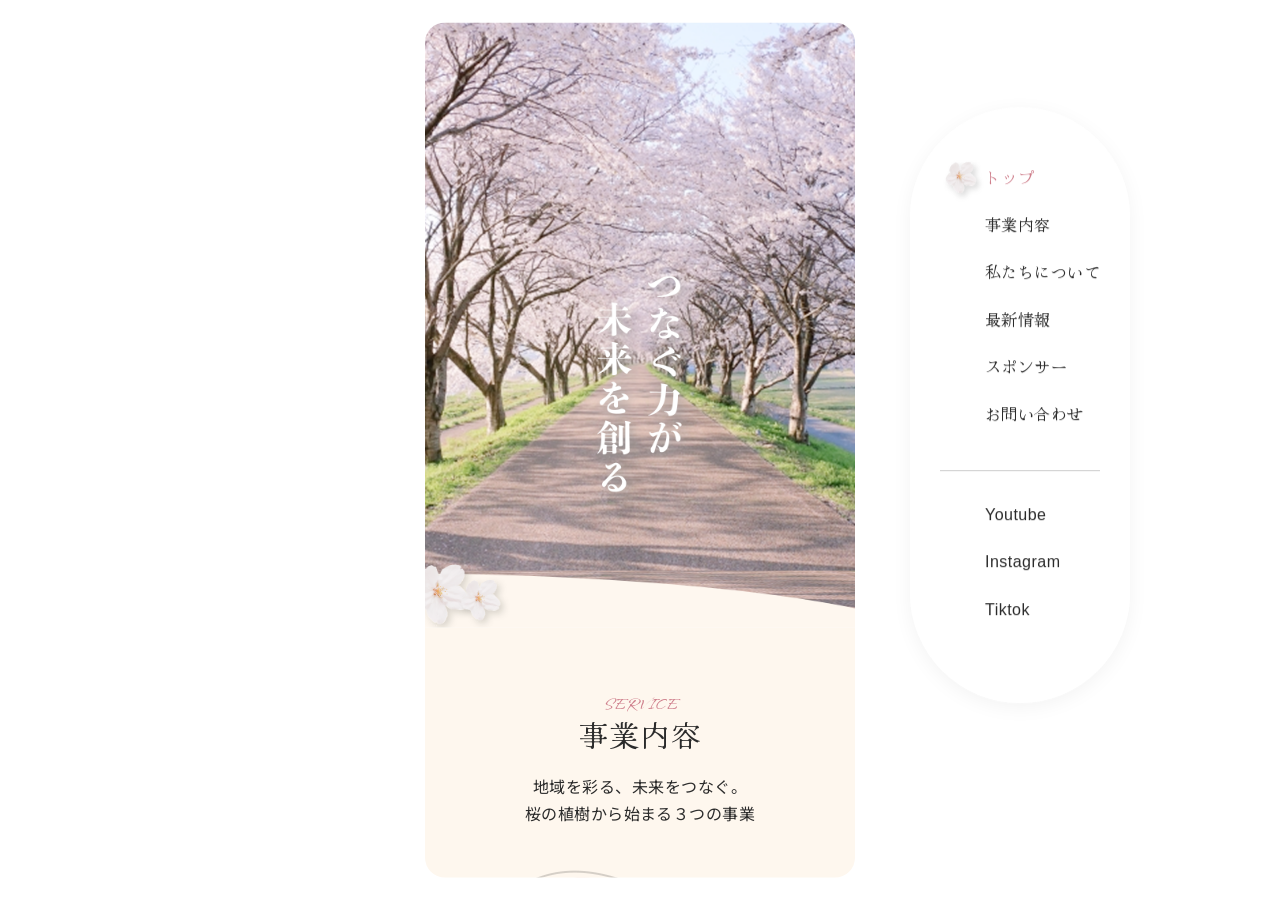
==== commit e590bd14: "hamburger menu added" ====
--- a/index.html
+++ b/index.html
@@ -113,7 +113,33 @@
   <div class="body"> <!-- .body 430px固定 -->
     <div class="body__inner"> <!-- inner スクロール部分 -->
 
-      <header></header>
+      <header>
+        <div class="hamburger_toggle">
+          <span></span>
+          <span></span>
+          <span></span>
+        </div>
+      
+        <nav class="hamburger-menu">
+          <div class="hamburger-menu__inner">
+            <ul class="hamburger-menu__list">
+              <li class="is-active"><a href="index.html"><img src="img/header-deco.png" alt="" class="sakura-icon">トップ</a></li>
+              <li><a href="service.html"><img src="img/header-deco.png" alt="" class="sakura-icon">事業内容</a></li>
+              <li><a href="about.html"><img src="img/header-deco.png" alt="" class="sakura-icon">私たちについて</a></li>
+              <li><a href="blog.html"><img src="img/header-deco.png" alt="" class="sakura-icon">最新情報</a></li>
+              <li><a href="sponsor.html"><img src="img/header-deco.png" alt="" class="sakura-icon">スポンサー</a></li>
+              <li><a href="contact.html"><img src="img/header-deco.png" alt="" class="sakura-icon">お問い合わせ</a></li>
+            </ul>
+            <div class="hamburger-menu__sub">
+              <ul>
+                <li><a href="#">Youtube</a></li>
+                <li><a href="#">Instagram</a></li>
+                <li><a href="#">Tiktok</a></li>
+              </ul>
+            </div>
+          </div>
+        </nav>
+      </header>
 
       <main id="top">
         <section id="fv">
@@ -173,7 +199,7 @@
                 <h2 class="box-title__main">何を目指し、どう変えるのか</h2>
               </div>
               <div class="button wrapper">
-                <a href="about.html#mission" class="btn-detail">詳しく見る ></a>
+                <a href="about.html#mission" class="btn-simple">詳しく見る ></a>
               </div>
             </li>
 
@@ -187,7 +213,7 @@
                 <h2 class="box-title__main">知床半島を<br>世界に誇れる「桜の半島」へ。</h2>
               </div>
               <div class="button wrapper">
-                <a href="about.html#vision" class="btn-detail">詳しく見る ></a>
+                <a href="about.html#vision" class="btn-simple">詳しく見る ></a>
               </div>
             </li>
 
@@ -201,7 +227,7 @@
                 <h2 class="box-title__main">私たちが約束すること</h2>
               </div>
               <div class="button wrapper">
-                <a href="about.html#value" class="btn-detail">詳しく見る ></a>
+                <a href="about.html#value" class="btn-simple">詳しく見る ></a>
               </div>
             </li>
           </ul>
@@ -329,9 +355,9 @@
                 </p>
               </div>
               <ul class="footer__sns">
-                <li><a href="#" target="_blank"><img src="img/footer-icon-fv.png" alt="Facebook"></a></li>
+                <!-- <li><a href="#" target="_blank"><img src="img/footer-icon-fv.png" alt="Facebook"></a></li> -->
                 <li><a href="#" target="_blank"><img src="img/footer-icon-ig.png" alt="Instagram"></a></li>
-                <li><a href="#" target="_blank"><img src="img/footer-icon-x.png" alt="X"></a></li>
+                <li><a href="#" target="_blank"><img src="img/footer-icon-tiktok.png" alt="Tiktok"></a></li>
                 <li><a href="#" target="_blank"><img src="img/footer-icon-yt.png" alt="YouTube"></a></li>
               </ul>
             </div>
--- a/main.css
+++ b/main.css
@@ -78,12 +78,10 @@
   overflow-x: hidden;
   -webkit-font-smoothing: antialiased;
   margin: 0;
-  background-image: url(../img/background.png);
+  background-image: url(img/background.png);
   background-size: cover;
   background-position: center;
   background-attachment: fixed;
-  position: fixed;
-  z-index: 0;
 }
 @media (max-width: 768px) {
   body {
@@ -159,16 +157,16 @@
   top: -80px;
   width: 40px;
   height: 40px;
-  background-image: url(../img/haanbira-1.png);
+  background-image: url(img/haanbira-1.png);
   background-size: contain;
   background-repeat: no-repeat;
   animation: fall linear infinite;
 }
 .petals .petal:nth-child(2) {
-  background-image: url(../img/haanbira-3.png);
+  background-image: url(img/haanbira-3.png);
 }
 .petals .petal:nth-child(3), .petals .petal:nth-child(5) {
-  background-image: url(../img/haanbira-2.png);
+  background-image: url(img/haanbira-2.png);
 }
 
 .wrapper {
@@ -245,6 +243,12 @@
   background-color: #B6D176;
   border-radius: 40px;
   padding-block: 10px;
+  border: 3px solid transparent;
+}
+.btn:hover {
+  color: #B6D176;
+  background-color: #FEF7EE;
+  border: 2px solid #B6D176;
 }
 .btn img {
   width: 50px;
@@ -252,6 +256,24 @@
   position: absolute;
   right: 5px;
   bottom: -20px;
+}
+
+.btn-simple {
+  display: inline-block;
+  padding: 4px 16px;
+  border: 1px solid #2B2B2B;
+  border-radius: 8px;
+  color: #2B2B2B;
+  text-decoration: none;
+  font-size: 1.4rem;
+  background-color: transparent;
+  transition: all 0.3s;
+  font-family: "Hina Mincho", serif;
+}
+.btn-simple:hover {
+  background-color: #CE7E8B;
+  color: #FFFFFF;
+  border: 1px solid #CE7E8B;
 }
 
 .text {
@@ -274,79 +296,203 @@
   }
 }
 .side-menu {
+  display: block;
+  position: fixed;
+  top: 45%;
+  transform: translateY(-50%);
+  left: calc(50% + 270px);
+  z-index: 100;
+}
+.side-menu__inner {
+  background: rgba(255, 255, 255, 0.4);
+  backdrop-filter: blur(10px);
+  padding: 60px 30px;
+  border-radius: 120px;
+  box-shadow: 0 4px 20px rgba(0, 0, 0, 0.05);
+}
+.side-menu__list {
+  list-style: none;
+  padding: 0;
+}
+.side-menu__list li {
+  margin-bottom: 20px;
+}
+.side-menu__list li a {
+  position: relative;
+  display: block;
+  padding-left: 45px;
+  text-decoration: none;
+  color: #2B2B2B;
+  font-family: "Vujahday Script", "Hina Mincho", serif;
+  font-size: 1em;
+  transition: color 0.3s ease;
+}
+.side-menu__list li a .sakura-icon {
+  position: absolute;
+  left: 0;
+  top: 50%;
+  transform: translateY(-50%) translateX(-10px);
+  width: 50px;
+  height: auto;
+  opacity: 0;
+  transition: all 0.3s ease;
+  pointer-events: none;
+}
+.side-menu__list li a:hover {
+  color: #CE7E8B;
+}
+.side-menu__list li a:hover .sakura-icon {
+  opacity: 1;
+  transform: translateY(-50%) translateX(0);
+}
+.side-menu__list li.is-active a {
+  color: #CE7E8B;
+}
+.side-menu__list li.is-active a .sakura-icon {
+  opacity: 1;
+  transform: translateY(-50%) translateX(0);
+}
+.side-menu__sub {
+  margin-top: 40px;
+  border-top: 1px solid rgba(0, 0, 0, 0.2);
+  padding-top: 30px;
+}
+.side-menu__sub .side-menu__list a {
+  font-size: 1em;
+  color: #2B2B2B;
+  font-family: "Old Standard TT", sans-serif;
+}
+.side-menu__sub .side-menu__list a:hover {
+  color: #CE7E8B;
+}
+@media (max-width: 1000px) {
+  .side-menu {
+    display: none;
+  }
+}
+
+header {
   display: none;
 }
-@media (min-width: 1024px) {
-  .side-menu {
-    display: block;
-    position: fixed;
-    top: 45%;
-    transform: translateY(-50%);
-    left: calc(50% + 300px);
-    z-index: 100;
+@media (max-width: 1000px) {
+  header {
+    position: absolute;
+    top: 0;
+    left: 0;
+    width: 100%;
+    z-index: 1000;
+    height: 60px;
+    padding: 15px;
+    display: flex;
+    justify-content: flex-end;
+    align-items: center;
+    background-color: transparent;
   }
-  .side-menu__inner {
-    background: rgba(255, 255, 255, 0.4);
-    backdrop-filter: blur(10px);
-    padding: 60px 40px;
-    border-radius: 120px;
-    box-shadow: 0 4px 20px rgba(0, 0, 0, 0.05);
-  }
-  .side-menu__list {
-    list-style: none;
-    padding: 0;
-  }
-  .side-menu__list li {
-    margin-bottom: 20px;
-  }
-  .side-menu__list li a {
-    position: relative;
-    display: block;
-    padding-left: 45px;
-    text-decoration: none;
-    color: #2B2B2B;
-    font-family: "Vujahday Script", "Hina Mincho", serif;
-    font-size: 2rem;
-    transition: color 0.3s ease;
-  }
-  .side-menu__list li a .sakura-icon {
-    position: absolute;
-    left: 0;
-    top: 50%;
-    transform: translateY(-50%) translateX(-10px);
-    width: 50px;
-    height: auto;
-    opacity: 0;
-    transition: all 0.3s ease;
-    pointer-events: none;
-  }
-  .side-menu__list li a:hover {
-    color: #CE7E8B;
-  }
-  .side-menu__list li a:hover .sakura-icon {
-    opacity: 1;
-    transform: translateY(-50%) translateX(0);
-  }
-  .side-menu__list li.is-active a {
-    color: #CE7E8B;
-  }
-  .side-menu__list li.is-active a .sakura-icon {
-    opacity: 1;
-    transform: translateY(-50%) translateX(0);
-  }
-  .side-menu__sub {
-    margin-top: 40px;
-    border-top: 1px solid rgba(0, 0, 0, 0.2);
-    padding-top: 30px;
-  }
-  .side-menu__sub .side-menu__list a {
-    font-size: 2rem;
-    color: #2B2B2B;
-    font-family: "Old Standard TT", sans-serif;
-  }
-  .side-menu__sub .side-menu__list a:hover {
-    color: #CE7E8B;
-  }
+}
+header .hamburger_toggle {
+  width: 35px;
+  height: 24px;
+  cursor: pointer;
+  position: relative;
+  z-index: 1100;
+}
+header .hamburger_toggle span {
+  display: block;
+  width: 100%;
+  height: 2px;
+  background-color: #CE7E8B;
+  position: absolute;
+  left: 0;
+  transition: all 0.4s ease;
+}
+header .hamburger_toggle span:nth-child(1) {
+  top: 0;
+}
+header .hamburger_toggle span:nth-child(2) {
+  top: 50%;
+  transform: translateY(-50%);
+}
+header .hamburger_toggle span:nth-child(3) {
+  bottom: 0;
+}
+header .hamburger_toggle span:hover span:nth-child(2) {
+  transform: translateY(-50%) translateX(10px);
+}
+header .hamburger-menu {
+  position: fixed;
+  top: 0;
+  left: 0;
+  width: 100%;
+  height: 100%;
+  background: rgba(255, 255, 255, 0.95);
+  backdrop-filter: blur(8px);
+  display: flex;
+  justify-content: center;
+  align-items: center;
+  text-align: center;
+  opacity: 0;
+  visibility: hidden;
+  transition: all 0.4s ease;
+}
+header .hamburger-menu__list {
+  list-style: none;
+  padding: 0;
+}
+header .hamburger-menu__list li {
+  margin-bottom: 25px;
+}
+header .hamburger-menu__list li a {
+  font-size: 2rem;
+  font-family: "Vujahday Script", "Hina Mincho", serif;
+  color: #2B2B2B;
+  position: relative;
+}
+header .hamburger-menu__list li a .sakura-icon {
+  position: absolute;
+  left: -50px;
+  top: 50%;
+  transform: translateY(-50%) translateX(-10px);
+  width: 50px;
+  height: auto;
+  opacity: 0;
+  transition: all 0.3s ease;
+  pointer-events: none;
+}
+header .hamburger-menu__list li.is-active a {
+  color: #CE7E8B;
+}
+header .hamburger-menu__list li.is-active a .sakura-icon {
+  opacity: 1;
+  transform: translateY(-50%) translateX(0);
+}
+header .hamburger-menu__sub {
+  margin-top: 40px;
+  border-top: 1px solid rgba(0, 0, 0, 0.2);
+  padding-top: 30px;
+}
+header .hamburger-menu__sub a {
+  font-size: 1.8rem;
+  color: #2B2B2B;
+  font-family: "Old Standard TT", sans-serif;
+  padding-bottom: 16px;
+}
+header .hamburger-menu__sub a:hover {
+  color: #CE7E8B;
+}
+header.active .hamburger_toggle span:nth-child(1) {
+  top: 50%;
+  transform: rotate(45deg);
+}
+header.active .hamburger_toggle span:nth-child(2) {
+  opacity: 0;
+}
+header.active .hamburger_toggle span:nth-child(3) {
+  top: 50%;
+  transform: rotate(-45deg);
+}
+header.active .hamburger-menu {
+  opacity: 1;
+  visibility: visible;
 }
 
 .footer__inner {
@@ -528,22 +674,6 @@
   display: flex;
   justify-content: flex-start;
   padding-bottom: 64px;
-}
-#top #about ul li .btn-detail {
-  display: inline-block;
-  padding: 4px 16px;
-  border: 1px solid #2B2B2B;
-  border-radius: 8px;
-  color: #2B2B2B;
-  text-decoration: none;
-  font-size: 1.4rem;
-  background-color: transparent;
-  transition: all 0.3s;
-}
-#top #about ul li .btn-detail:hover {
-  background-color: #CE7E8B;
-  color: #FFFFFF;
-  border: 1px solid #CE7E8B;
 }
 #top #cta {
   padding-bottom: 40px;
@@ -698,7 +828,7 @@
 
 #about .fv {
   position: relative;
-  background: url(../img/fv-img.png);
+  background: url(img/fv-img.png);
   background-position: center;
   background-size: cover;
   padding: 100px 15px;
@@ -893,7 +1023,7 @@
   justify-content: space-between;
   align-items: center;
   cursor: pointer;
-  background: url(../img/contact-bg.png);
+  background: url(img/contact-bg.png);
   background-position: center;
   background-size: cover;
   border-radius: 20px;
@@ -915,7 +1045,7 @@
 
 #service .fv {
   position: relative;
-  background: url(../img/fv-img.png);
+  background: url(img/fv-img.png);
   background-position: center;
   background-size: cover;
   padding: 100px 15px;
@@ -972,8 +1102,13 @@
   position: relative;
 }
 #service .reason__list .item {
-  width: 170px;
-  position: absolute;
+  width: 175px;
+  position: absolute;
+}
+@media (max-width: 370px) {
+  #service .reason__list .item {
+    width: 150px;
+  }
 }
 #service .reason__list .item:nth-child(1) {
   top: 0;
@@ -981,13 +1116,13 @@
   z-index: 3;
 }
 #service .reason__list .item:nth-child(2) {
-  top: 30px;
+  top: 50px;
   left: 50%;
   transform: translateX(-50%);
   z-index: 2;
 }
 #service .reason__list .item:nth-child(3) {
-  top: 10px;
+  top: 0;
   right: 0;
   z-index: 1;
 }
@@ -1145,7 +1280,7 @@
   width: 20px;
   height: 20px;
   border-radius: 0;
-  background: url("../img/card-point.png") center/contain no-repeat;
+  background: url("img/card-point.png") center/contain no-repeat;
   background-color: transparent;
 }
 #service #movie {
@@ -1214,7 +1349,7 @@
   width: 20px;
   height: 20px;
   border-radius: 0;
-  background: url("../img/card-point.png") center/contain no-repeat;
+  background: url("img/card-point.png") center/contain no-repeat;
   background-color: transparent;
 }
 #service #esports .white-bg {
@@ -1229,13 +1364,14 @@
   text-align: left;
   background-color: #FFFFFF;
   padding-block: 64px;
+  position: relative;
 }
 #service .contact .wrapper .flex {
   display: flex;
   justify-content: space-between;
   align-items: center;
   cursor: pointer;
-  background: url(../img/contact-bg.png);
+  background: url(img/contact-bg.png);
   background-position: center;
   background-size: cover;
   border-radius: 20px;
@@ -1254,10 +1390,17 @@
   width: 50px;
   height: 50px;
 }
+#service .contact .before-footer-deco {
+  width: 150px;
+  position: absolute;
+  right: 0;
+  bottom: -20%;
+  overflow-x: hidden;
+}
 
 #sponsor .fv {
   position: relative;
-  background: url(../img/fv-img.png);
+  background: url(img/fv-img.png);
   background-position: center;
   background-size: cover;
   padding: 100px 15px;
@@ -1370,6 +1513,195 @@
   gap: 7px;
 }
 #sponsor .pagination .page-numbers {
+  display: flex;
+  align-items: center;
+  justify-content: center;
+  width: 50px;
+  height: 30px;
+}
+#sponsor .pagination .page-numbers.current {
+  background: #CE7E8B;
+  border-color: #CE7E8B;
+  color: #FFFFFF;
+}
+#sponsor .pagination .page-numbers:hover:not(.current) {
+  background: rgba(206, 126, 139, 0.1);
+  border-color: #CE7E8B;
+  color: #CE7E8B;
+}
+#sponsor .contact {
+  color: #FFFFFF;
+  text-align: left;
+  background-color: #FFFFFF;
+  padding-block: 64px;
+}
+#sponsor .contact .wrapper .flex {
+  display: flex;
+  justify-content: space-between;
+  align-items: center;
+  cursor: pointer;
+  background: url(img/contact-bg.png);
+  background-position: center;
+  background-size: cover;
+  border-radius: 20px;
+  padding: 30px;
+}
+#sponsor .contact .wrapper .flex .left .contact-title {
+  font-size: 2.8rem;
+  font-weight: 400;
+  margin-bottom: 8px;
+}
+#sponsor .contact .wrapper .flex .left .contact-text {
+  font-size: 1.4rem;
+  font-weight: 400;
+}
+#sponsor .contact .wrapper .flex .right .arrow {
+  width: 50px;
+  height: 50px;
+}
+
+#blog .fv {
+  position: relative;
+  background: url(img/fv-img.png);
+  background-position: center;
+  background-size: cover;
+  padding: 100px 15px;
+}
+#blog .fv .section-title {
+  color: #FFFFFF;
+}
+#blog .fv .section-title span {
+  color: #FFFFFF;
+}
+#blog .fv .fv-bg {
+  position: absolute;
+  left: 0;
+  bottom: 0;
+  z-index: 1;
+}
+#blog .fv .hanabira {
+  position: absolute;
+}
+#blog .fv .hanabira-1 {
+  width: 80px;
+  height: 80px;
+  left: 50px;
+  bottom: 10px;
+  z-index: 4;
+}
+#blog .fv .hanabira-2 {
+  width: 57px;
+  height: 57px;
+  left: 80px;
+  bottom: 5px;
+  transform: rotate(15deg);
+  z-index: 3;
+}
+#blog .fv .hanabira-3 {
+  width: 66px;
+  height: 66px;
+  right: 30px;
+  bottom: 30px;
+  transform: rotate(150deg);
+  z-index: 2;
+}
+#blog .blog {
+  position: relative;
+  background: #fdf4f1;
+  padding-block: 60px;
+}
+#blog .blog__category-nav {
+  font-family: "Hina Mincho", serif;
+  margin-bottom: 48px;
+}
+#blog .blog__category-nav .list {
+  display: flex;
+  justify-content: center;
+  align-items: center;
+  gap: 11px;
+}
+@media (max-width: 370px) {
+  #blog .blog__category-nav .list {
+    gap: 8px;
+  }
+}
+#blog .blog__category-nav .list .item {
+  color: #2B2B2B;
+  border: 0.5px solid #2B2B2B;
+  border-radius: 11px;
+  transition: all 0.3s;
+  padding: 8px 16px;
+}
+@media (max-width: 370px) {
+  #blog .blog__category-nav .list .item {
+    padding: 8px 10px;
+  }
+}
+#blog .blog__category-nav .list .item.is-active {
+  color: #FFFFFF;
+  border: 0.5px solid #CE7E8B;
+  background: #CE7E8B;
+}
+#blog .blog__category-nav .list .item:hover {
+  background-color: #CE7E8B;
+  color: #FFFFFF;
+  border: 0.5px solid #CE7E8B;
+}
+#blog .blog__posts .post {
+  background: #FFFFFF;
+  border-radius: 10px;
+  margin-bottom: 20px;
+}
+#blog .blog__posts .post__link {
+  width: 100%;
+  height: 100%;
+  padding: 20px;
+}
+#blog .blog__posts .post__link .img {
+  border-radius: 10px;
+  margin-bottom: 20px;
+}
+#blog .blog__posts .post__link .flex {
+  display: flex;
+  justify-content: space-between;
+  align-items: center;
+}
+#blog .blog__posts .post__link .flex__left {
+  flex: 1;
+  font-family: "Hina Mincho", serif;
+}
+#blog .blog__posts .post__link .flex__left .title {
+  font-size: 2.2rem;
+  font-weight: 400;
+  display: flex;
+  justify-content: left;
+  align-items: center;
+}
+#blog .blog__posts .post__link .flex__left .title .sakura {
+  width: 29px;
+  margin-right: 8px;
+}
+#blog .blog__posts .post__link .flex__left .category {
+  text-align: left;
+  color: #909090;
+  font-size: 1rem;
+}
+#blog .blog__posts .post__link .flex__right {
+  width: 29px;
+}
+#blog .blog__posts .post__link .flex__right .arrow {
+  width: 100%;
+}
+#blog .blog .pagination {
+  margin: 60px auto;
+  text-align: center;
+}
+#blog .blog .pagination .nav-links {
+  display: flex;
+  justify-content: center;
+  gap: 7px;
+}
+#blog .blog .pagination .page-numbers {
   display: flex;
   align-items: center;
   justify-content: center;
@@ -1384,43 +1716,239 @@
   font-size: 1.2rem;
   transition: all 0.3s ease;
 }
-#sponsor .pagination .page-numbers.current {
+#blog .blog .pagination .page-numbers.current {
   background: #CE7E8B;
   border-color: #CE7E8B;
   color: #FFFFFF;
 }
-#sponsor .pagination .page-numbers:hover:not(.current) {
+#blog .blog .pagination .page-numbers:hover:not(.current) {
   background: rgba(206, 126, 139, 0.1);
   border-color: #CE7E8B;
   color: #CE7E8B;
 }
-#sponsor .contact {
+#blog .blog__bg {
+  width: 100%;
+  position: absolute;
+  left: 0;
+  bottom: -43px;
+}
+@media (max-width: 370px) {
+  #blog .blog__bg {
+    bottom: -35px;
+  }
+}
+#blog .contact {
   color: #FFFFFF;
   text-align: left;
   background-color: #FFFFFF;
   padding-block: 64px;
-}
-#sponsor .contact .wrapper .flex {
+  position: relative;
+}
+#blog .contact .wrapper .flex {
   display: flex;
   justify-content: space-between;
   align-items: center;
   cursor: pointer;
-  background: url(../img/contact-bg.png);
+  background: url(img/contact-bg.png);
   background-position: center;
   background-size: cover;
   border-radius: 20px;
   padding: 30px;
 }
-#sponsor .contact .wrapper .flex .left .contact-title {
+#blog .contact .wrapper .flex .left .contact-title {
   font-size: 2.8rem;
   font-weight: 400;
   margin-bottom: 8px;
 }
-#sponsor .contact .wrapper .flex .left .contact-text {
+#blog .contact .wrapper .flex .left .contact-text {
   font-size: 1.4rem;
   font-weight: 400;
 }
-#sponsor .contact .wrapper .flex .right .arrow {
+#blog .contact .wrapper .flex .right .arrow {
   width: 50px;
   height: 50px;
+}
+#blog .contact .before-footer-deco {
+  width: 150px;
+  position: absolute;
+  right: 0;
+  bottom: -20%;
+  overflow-x: hidden;
+}
+
+#blog-detail .fv {
+  position: relative;
+  background: url(img/fv-img.png);
+  background-position: center;
+  background-size: cover;
+  padding: 100px 15px;
+}
+#blog-detail .fv .section-title {
+  color: #FFFFFF;
+}
+#blog-detail .fv .section-title span {
+  color: #FFFFFF;
+}
+#blog-detail .fv .fv-bg {
+  position: absolute;
+  left: 0;
+  bottom: 0;
+  z-index: 1;
+}
+#blog-detail .fv .hanabira {
+  position: absolute;
+}
+#blog-detail .fv .hanabira-1 {
+  width: 80px;
+  height: 80px;
+  left: 50px;
+  bottom: 10px;
+  z-index: 4;
+}
+#blog-detail .fv .hanabira-2 {
+  width: 57px;
+  height: 57px;
+  left: 80px;
+  bottom: 5px;
+  transform: rotate(15deg);
+  z-index: 3;
+}
+#blog-detail .fv .hanabira-3 {
+  width: 66px;
+  height: 66px;
+  right: 30px;
+  bottom: 30px;
+  transform: rotate(150deg);
+  z-index: 2;
+}
+#blog-detail .blog {
+  position: relative;
+  background: linear-gradient(to bottom, #FFFFFF, rgba(250, 232, 228, 0.5));
+  padding-block: 60px;
+}
+#blog-detail .blog__category-nav {
+  font-family: "Hina Mincho", serif;
+  margin-bottom: 48px;
+}
+#blog-detail .blog__category-nav .list {
+  display: flex;
+  justify-content: center;
+  align-items: center;
+  gap: 11px;
+}
+@media (max-width: 370px) {
+  #blog-detail .blog__category-nav .list {
+    gap: 8px;
+  }
+}
+#blog-detail .blog__category-nav .list .item {
+  color: #2B2B2B;
+  border: 0.5px solid #2B2B2B;
+  border-radius: 11px;
+  transition: all 0.3s;
+  padding: 8px 16px;
+}
+@media (max-width: 370px) {
+  #blog-detail .blog__category-nav .list .item {
+    padding: 8px 10px;
+  }
+}
+#blog-detail .blog__category-nav .list .item.is-active {
+  color: #FFFFFF;
+  border: 0.5px solid #CE7E8B;
+  background: #CE7E8B;
+}
+#blog-detail .blog__category-nav .list .item:hover {
+  background-color: #CE7E8B;
+  color: #FFFFFF;
+  border: 0.5px solid #CE7E8B;
+}
+#blog-detail .blog .post {
+  border-radius: 10px;
+  margin-bottom: 46px;
+}
+#blog-detail .blog .post__header {
+  font-family: "Hina Mincho", serif;
+  margin-bottom: 15px;
+}
+#blog-detail .blog .post__header .title {
+  font-size: 2.2rem;
+  font-weight: 400;
+  display: flex;
+  justify-content: left;
+  align-items: center;
+}
+#blog-detail .blog .post__header .category {
+  text-align: left;
+  color: #909090;
+  font-size: 1rem;
+}
+#blog-detail .blog .post__img {
+  border-radius: 10px;
+  margin-bottom: 30px;
+}
+#blog-detail .blog .post__textarea {
+  text-align: left;
+  border-left: 1px solid #CE7E8B;
+  padding-left: 15px;
+}
+#blog-detail .blog .post__back {
+  border: 0.5px solid #2B2B2B;
+  border-radius: 10px;
+  transition: all 0.3s;
+  padding: 10px 20px;
+}
+#blog-detail .blog .post__back:hover {
+  background-color: #CE7E8B;
+  color: #FFFFFF;
+  border: 0.5px solid #CE7E8B;
+}
+#blog-detail .blog__bg {
+  width: 100%;
+  position: absolute;
+  left: 0;
+  bottom: -43px;
+}
+@media (max-width: 370px) {
+  #blog-detail .blog__bg {
+    bottom: -35px;
+  }
+}
+#blog-detail .contact {
+  color: #FFFFFF;
+  text-align: left;
+  background-color: #FFFFFF;
+  padding-block: 64px;
+  position: relative;
+}
+#blog-detail .contact .wrapper .flex {
+  display: flex;
+  justify-content: space-between;
+  align-items: center;
+  cursor: pointer;
+  background: url(img/contact-bg.png);
+  background-position: center;
+  background-size: cover;
+  border-radius: 20px;
+  padding: 30px;
+}
+#blog-detail .contact .wrapper .flex .left .contact-title {
+  font-size: 2.8rem;
+  font-weight: 400;
+  margin-bottom: 8px;
+}
+#blog-detail .contact .wrapper .flex .left .contact-text {
+  font-size: 1.4rem;
+  font-weight: 400;
+}
+#blog-detail .contact .wrapper .flex .right .arrow {
+  width: 50px;
+  height: 50px;
+}
+#blog-detail .contact .before-footer-deco {
+  width: 150px;
+  position: absolute;
+  right: 0;
+  bottom: -20%;
+  overflow-x: hidden;
 }/*# sourceMappingURL=main.css.map */
